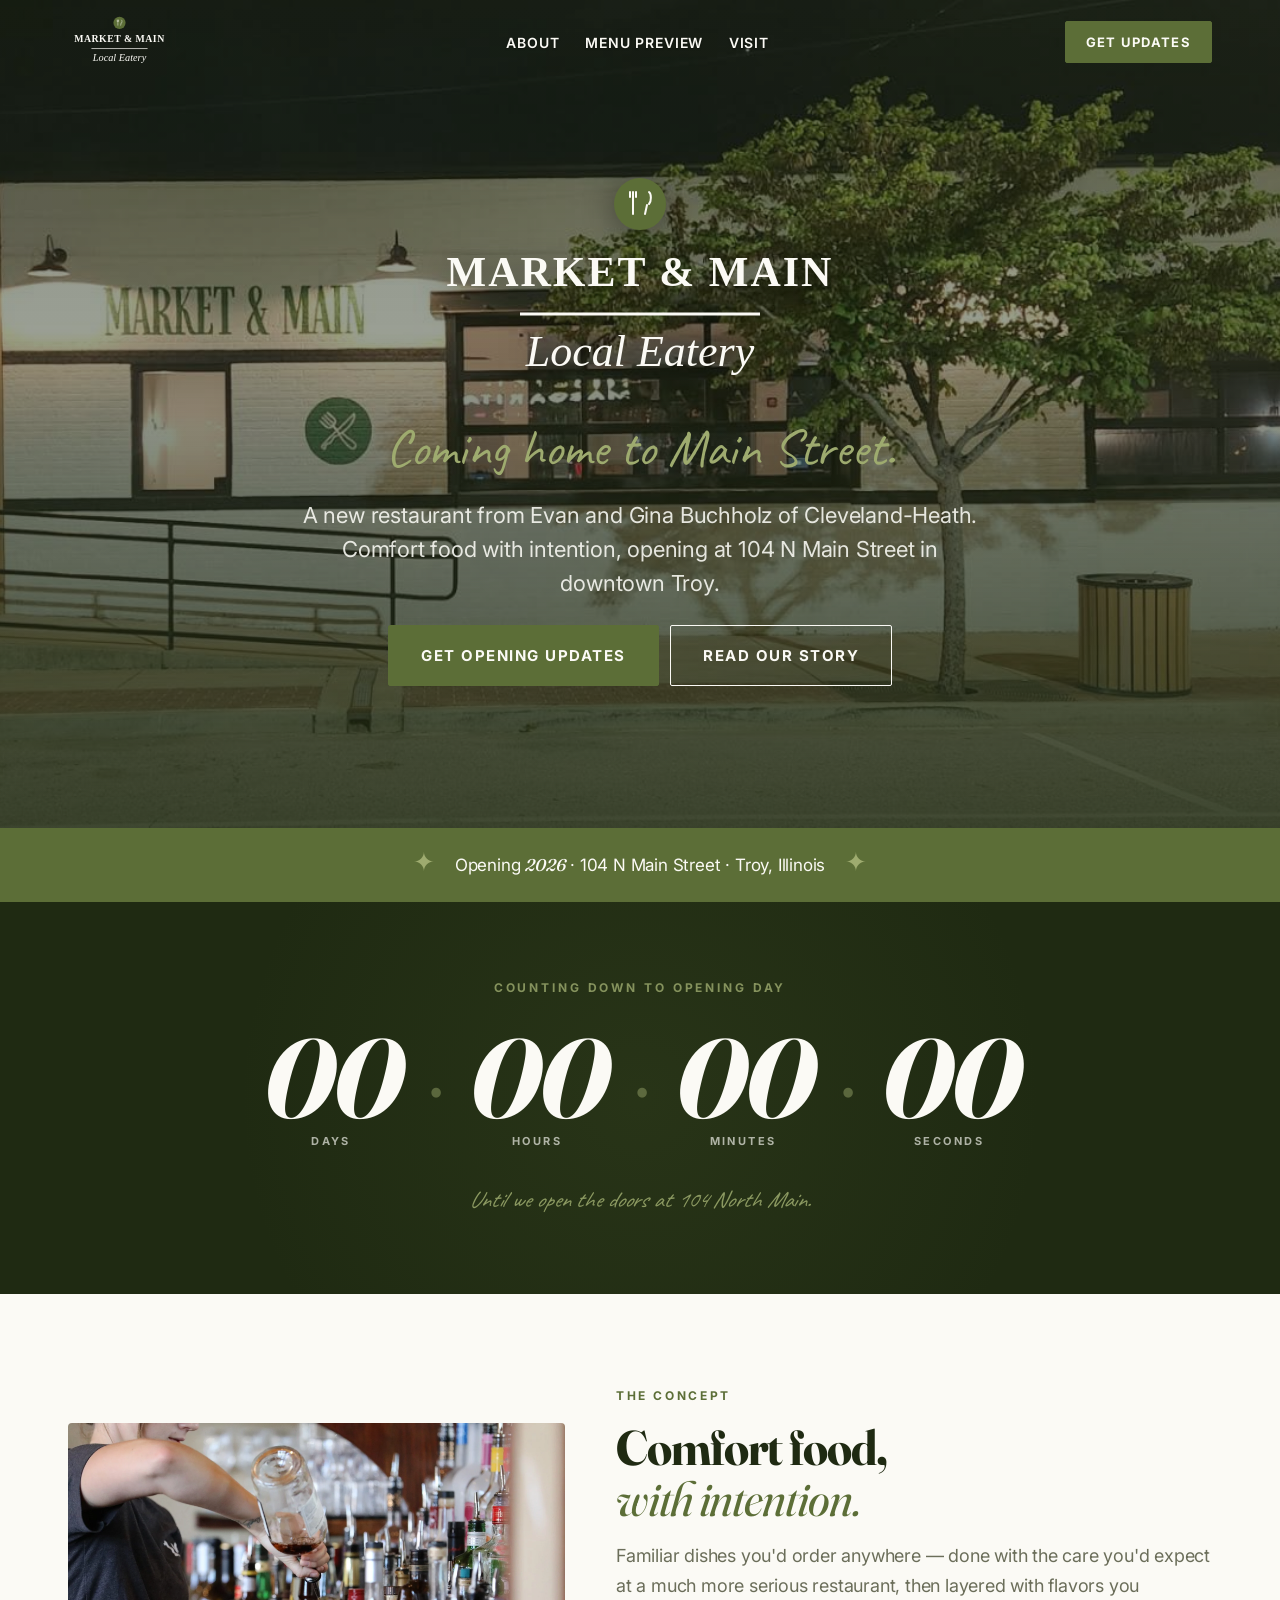
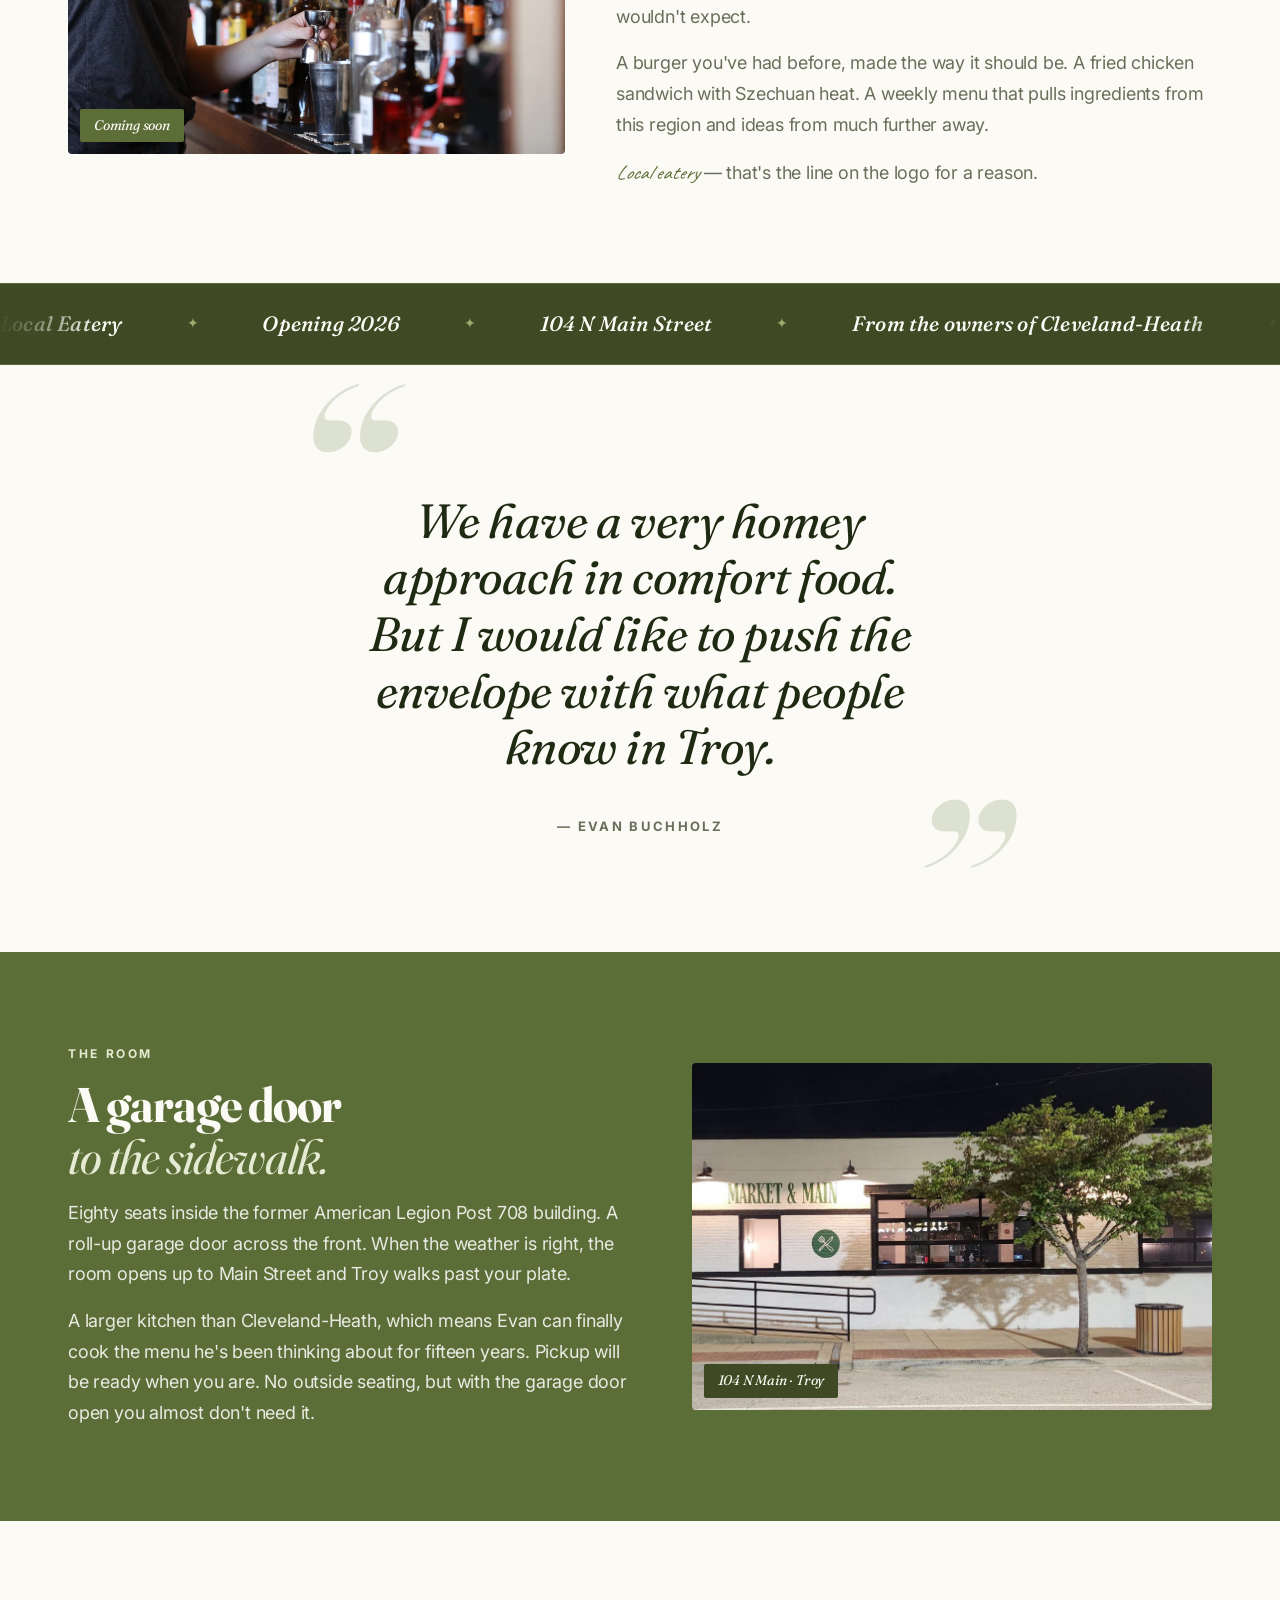
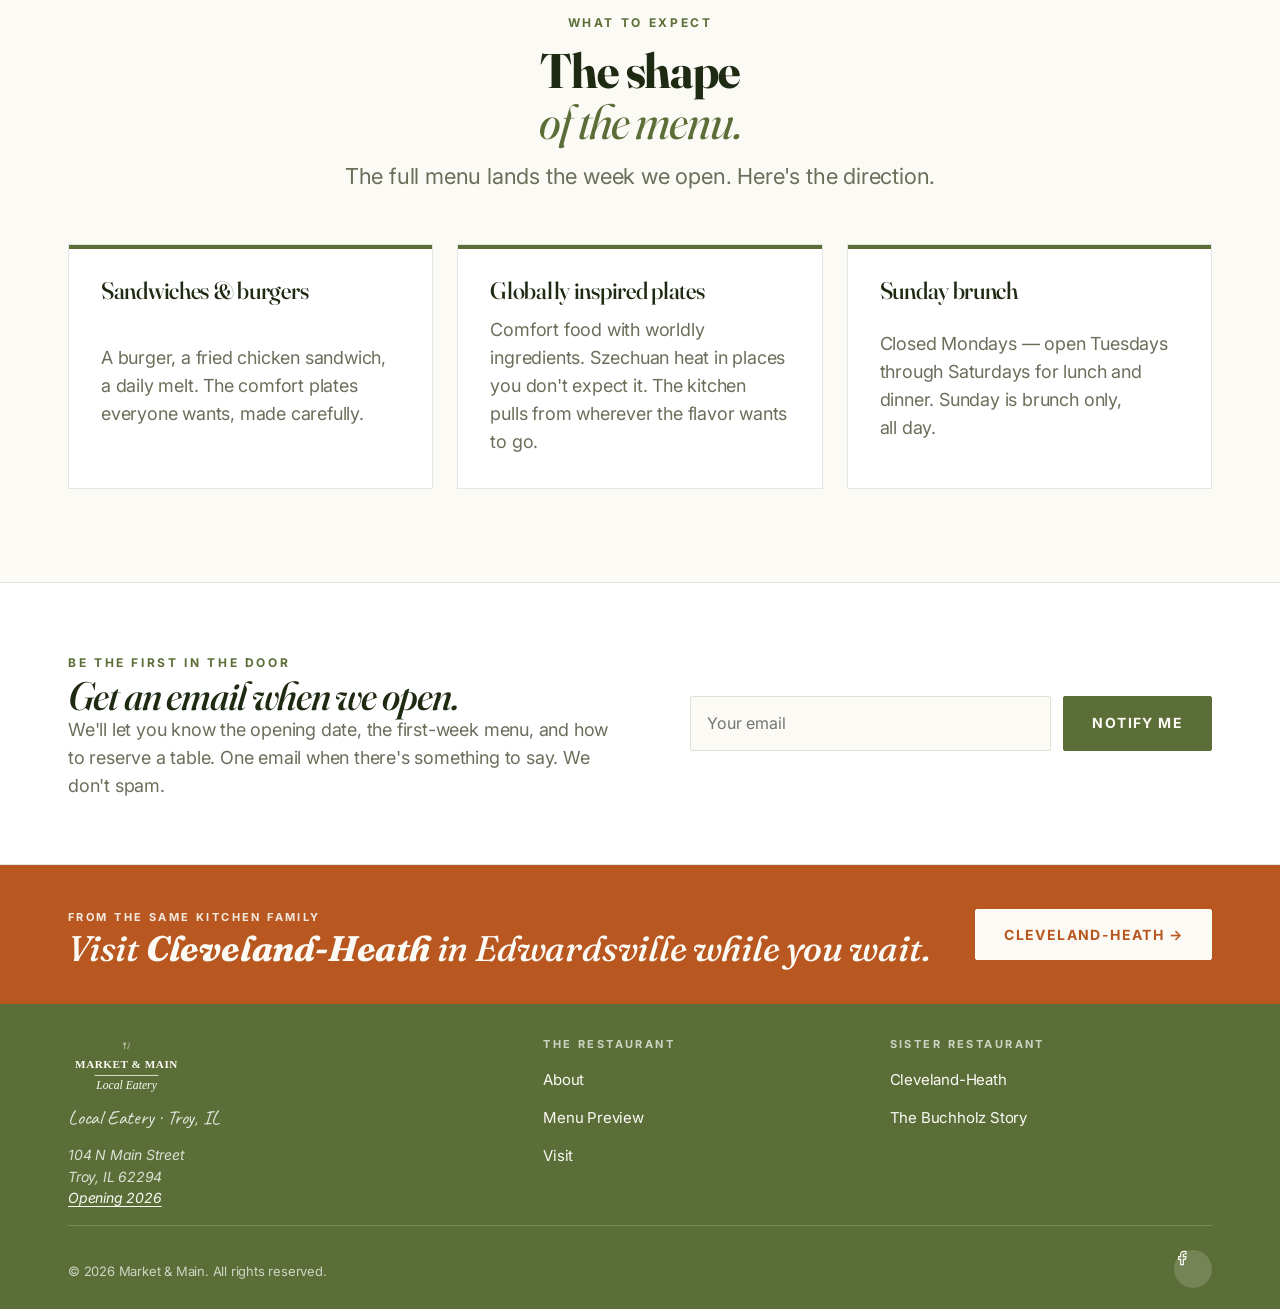
==== index.html @ 2a3a3d06 "Initial commit: Market & Main website" ====
<!DOCTYPE html>
<html lang="en">
<head>
<meta charset="UTF-8">
<meta name="viewport" content="width=device-width, initial-scale=1, viewport-fit=cover">
<title>Market &amp; Main · Local Eatery · Coming to Troy, IL</title>
<meta name="description" content="A new restaurant from Evan and Gina Buchholz of Cleveland-Heath. Comfort food with intention. Opening 2026 at 104 N Main Street in downtown Troy, Illinois.">
<meta name="theme-color" content="#1F2A12">
<link rel="icon" href="/assets/brand/favicon.svg" type="image/svg+xml">
<link rel="canonical" href="https://www.marketandmaintroy.com/">

<meta property="og:type" content="restaurant">
<meta property="og:title" content="Market &amp; Main · Local Eatery · Troy, IL">
<meta property="og:description" content="A new restaurant from the owners of Cleveland-Heath. Comfort food with intention. Opening 2026.">
<meta property="og:url" content="https://www.marketandmaintroy.com/">
<meta property="og:image" content="https://www.marketandmaintroy.com/assets/images/exterior-night.jpg">

<link rel="preconnect" href="https://fonts.googleapis.com">
<link rel="preconnect" href="https://fonts.gstatic.com" crossorigin>
<link rel="stylesheet" href="https://fonts.googleapis.com/css2?family=Caveat:wght@400;500;600&family=Fraunces:ital,opsz,wght@0,9..144,400;0,9..144,500;0,9..144,700;1,9..144,400;1,9..144,500&family=Inter:wght@400;500;600;700&display=swap">
<link rel="stylesheet" href="/styles.css">

<script type="application/ld+json">
{
  "@context": "https://schema.org",
  "@type": "Restaurant",
  "name": "Market & Main",
  "alternateName": "Market and Main",
  "image": "https://www.marketandmaintroy.com/assets/images/exterior-night.jpg",
  "url": "https://www.marketandmaintroy.com/",
  "servesCuisine": ["American", "Comfort Food", "New American"],
  "address": {
    "@type": "PostalAddress",
    "streetAddress": "104 N Main Street",
    "addressLocality": "Troy",
    "addressRegion": "IL",
    "postalCode": "62294",
    "addressCountry": "US"
  }
}
</script>
</head>
<body>

<a class="sr-only" href="#main">Skip to main content</a>

<header class="nav" data-nav>
  <div class="container nav__inner">
    <a href="/" class="nav__brand" aria-label="Market and Main home"><img src="/assets/brand/logo.svg" alt="Market &amp; Main" class="nav__brand-img nav__brand-img--light"><img src="/assets/brand/logo-dark.svg" alt="" aria-hidden="true" class="nav__brand-img nav__brand-img--dark"></a>
    <nav aria-label="Primary"><ul class="nav__links"><li><a href="/about">About</a></li><li><a href="/menu">Menu Preview</a></li><li><a href="/contact">Visit</a></li></ul></nav>
    <div class="nav__actions">
      <a href="#stay-in-touch" class="nav__cta">Get Updates</a>
      <button class="nav__menu-btn" type="button" aria-label="Open menu" data-drawer-open><svg viewBox="0 0 24 24" fill="none" stroke="currentColor" stroke-width="1.75" aria-hidden="true"><path d="M3 6h18M3 12h18M3 18h18"/></svg></button>
    </div>
  </div>
</header>

<div class="nav__drawer" data-drawer aria-hidden="true">
  <div class="nav__drawer-head"><img src="/assets/brand/logo.svg" alt="Market &amp; Main"><button class="nav__menu-btn" type="button" aria-label="Close menu" data-drawer-close><svg viewBox="0 0 24 24" fill="none" stroke="currentColor" stroke-width="1.75" aria-hidden="true"><path d="M18 6 6 18M6 6l12 12"/></svg></button></div>
  <ul class="nav__drawer-links"><li><a href="/about">About</a></li><li><a href="/menu">Menu Preview</a></li><li><a href="/contact">Visit</a></li><li><a href="#stay-in-touch">Get Updates</a></li></ul>
  <div class="nav__drawer-foot"><span>104 N Main St · Troy, IL</span><span>Opening 2026</span></div>
</div>

<main id="main">

  <!-- HERO -->
  <section class="hero">
    <div class="hero__bg"><img src="/assets/images/exterior-night.jpg" alt="Market &amp; Main building at night on Main Street, Troy" loading="eager" fetchpriority="high"></div>
    <div class="container hero__inner">
      <img src="/assets/brand/logo.svg" alt="Market &amp; Main" class="hero__logo">
      <p class="hero__tagline">Coming home to Main Street.</p>
      <p class="hero__sub">A new restaurant from Evan and Gina Buchholz of Cleveland-Heath. Comfort food with intention, opening at 104 N Main Street in downtown Troy.</p>
      <div class="btn-row">
        <a href="#stay-in-touch" class="btn btn--primary btn--lg">Get Opening Updates</a>
        <a href="/about" class="btn btn--outline-light btn--lg">Read Our Story</a>
      </div>
    </div>
  </section>

  <!-- OPENING BANNER -->
  <section class="opening-banner">
    <div class="container opening-banner__inner">
      <span class="opening-banner__star">✦</span>
      <span>Opening <span class="opening-banner__date">2026</span> · 104 N Main Street · Troy, Illinois</span>
      <span class="opening-banner__star">✦</span>
    </div>
  </section>

  <!-- ============ COUNTDOWN ============ -->
  <section class="countdown-section">
    <div class="container">
      <div class="countdown-inner">
        <span class="countdown-eyebrow">Counting down to opening day</span>
        <div class="countdown" data-countdown data-target="2026-06-01T17:00:00-05:00" aria-live="polite">
          <div class="countdown__cell">
            <span class="countdown__num" data-countdown-days>—</span>
            <span class="countdown__label">Days</span>
          </div>
          <div class="countdown__sep" aria-hidden="true">·</div>
          <div class="countdown__cell">
            <span class="countdown__num" data-countdown-hours>—</span>
            <span class="countdown__label">Hours</span>
          </div>
          <div class="countdown__sep" aria-hidden="true">·</div>
          <div class="countdown__cell">
            <span class="countdown__num" data-countdown-minutes>—</span>
            <span class="countdown__label">Minutes</span>
          </div>
          <div class="countdown__sep" aria-hidden="true">·</div>
          <div class="countdown__cell">
            <span class="countdown__num" data-countdown-seconds>—</span>
            <span class="countdown__label">Seconds</span>
          </div>
        </div>
        <p class="countdown-foot"><span class="script">Until we open the doors at 104 North Main.</span></p>
      </div>
    </div>
  </section>

  <!-- THE CONCEPT -->
  <section class="section">
    <div class="container">
      <div class="split split--wide-media">
        <div class="split__media split__media--wide">
          <img src="/assets/images/placeholder-bar.jpg" alt="A cocktail being made — placeholder image from Cleveland-Heath until Market &amp; Main photography is shot" loading="lazy">
          <div class="split__media-cap">Coming soon</div>
        </div>
        <div class="split__body">
          <span class="eyebrow">The concept</span>
          <h2>Comfort food,<br><span class="italic-display" style="color: var(--olive);">with intention.</span></h2>
          <p>Familiar dishes you'd order anywhere — done with the care you'd expect at a much more serious restaurant, then layered with flavors you wouldn't expect.</p>
          <p>A burger you've had before, made the way it should be. A fried chicken sandwich with Szechuan heat. A weekly menu that pulls ingredients from this region and ideas from much further away.</p>
          <p><span class="script" style="font-size: 1.25rem;">Local eatery</span> — that's the line on the logo for a reason.</p>
        </div>
      </div>
    </div>
  </section>

  <!-- ============ ANTICIPATION MARQUEE ============ -->
  <section class="mm-marquee" aria-label="What's coming">
    <div class="mm-marquee__track">
      <div class="mm-marquee__group">
        <span class="mm-marquee__item">Local Eatery</span>
        <span class="mm-marquee__star" aria-hidden="true">✦</span>
        <span class="mm-marquee__item">Opening 2026</span>
        <span class="mm-marquee__star" aria-hidden="true">✦</span>
        <span class="mm-marquee__item">104 N Main Street</span>
        <span class="mm-marquee__star" aria-hidden="true">✦</span>
        <span class="mm-marquee__item">From the owners of Cleveland-Heath</span>
        <span class="mm-marquee__star" aria-hidden="true">✦</span>
        <span class="mm-marquee__item">Comfort food with intention</span>
        <span class="mm-marquee__star" aria-hidden="true">✦</span>
        <span class="mm-marquee__item">Troy, Illinois</span>
        <span class="mm-marquee__star" aria-hidden="true">✦</span>
      </div>
      <div class="mm-marquee__group" aria-hidden="true">
        <span class="mm-marquee__item">Local Eatery</span>
        <span class="mm-marquee__star">✦</span>
        <span class="mm-marquee__item">Opening 2026</span>
        <span class="mm-marquee__star">✦</span>
        <span class="mm-marquee__item">104 N Main Street</span>
        <span class="mm-marquee__star">✦</span>
        <span class="mm-marquee__item">From the owners of Cleveland-Heath</span>
        <span class="mm-marquee__star">✦</span>
        <span class="mm-marquee__item">Comfort food with intention</span>
        <span class="mm-marquee__star">✦</span>
        <span class="mm-marquee__item">Troy, Illinois</span>
        <span class="mm-marquee__star">✦</span>
      </div>
    </div>
  </section>

  <!-- PULL QUOTE -->
  <section>
    <div class="container container--narrow">
      <blockquote class="pull-quote pull-quote--editorial reveal">
        <span class="pull-quote__mark pull-quote__mark--open" aria-hidden="true">&ldquo;</span>
        <p class="pull-quote__text">We have a very homey approach in comfort food. But I would like to push the envelope with what people know in Troy.</p>
        <span class="pull-quote__mark pull-quote__mark--close" aria-hidden="true">&rdquo;</span>
        <cite class="pull-quote__cite">Evan Buchholz</cite>
      </blockquote>
    </div>
  </section>

  <!-- THE ROOM (olive callout) -->
  <section class="section section--olive">
    <div class="container">
      <div class="split split--wide-text split--text-first">
        <div class="split__body">
          <span class="eyebrow" style="color: var(--olive-pale);">The room</span>
          <h2 style="color: var(--paper);">A garage door<br><span class="italic-display" style="color: var(--olive-pale);">to the sidewalk.</span></h2>
          <p>Eighty seats inside the former American Legion Post 708 building. A roll-up garage door across the front. When the weather is right, the room opens up to Main Street and Troy walks past your plate.</p>
          <p>A larger kitchen than Cleveland-Heath, which means Evan can finally cook the menu he's been thinking about for fifteen years. Pickup will be ready when you are. No outside seating, but with the garage door open you almost don't need it.</p>
        </div>
        <div class="split__media split__media--wide"><img src="/assets/images/exterior-night.jpg" alt="Market &amp; Main exterior at night"><div class="split__media-cap" style="background: var(--olive-deep);">104 N Main · Troy</div></div>
      </div>
    </div>
  </section>

  <!-- WHAT TO EXPECT -->
  <section class="section">
    <div class="container">
      <div class="section-head section-head--center">
        <span class="eyebrow">What to expect</span>
        <h2>The shape<br><span class="italic-display" style="color: var(--olive);">of the menu.</span></h2>
        <p class="lead" style="margin-inline: auto;">The full menu lands the week we open. Here's the direction.</p>
      </div>
      <div class="info-grid info-grid--three">
        <div class="info-card">
          <h3>Sandwiches &amp; burgers</h3>
          <p class="text-muted">A burger, a fried chicken sandwich, a daily melt. The comfort plates everyone wants, made carefully.</p>
        </div>
        <div class="info-card">
          <h3>Globally inspired plates</h3>
          <p class="text-muted">Comfort food with worldly ingredients. Szechuan heat in places you don't expect it. The kitchen pulls from wherever the flavor wants to go.</p>
        </div>
        <div class="info-card">
          <h3>Sunday brunch</h3>
          <p class="text-muted">Closed Mondays — open Tuesdays through Saturdays for lunch and dinner. Sunday is brunch only, all day.</p>
        </div>
      </div>
    </div>
  </section>

  <!-- NEWSLETTER -->
  <section class="newsletter" id="stay-in-touch">
    <div class="container">
      <div class="newsletter__inner">
        <div>
          <span class="eyebrow">Be the first in the door</span>
          <h2 class="newsletter__title">Get an email when we open.</h2>
          <p class="newsletter__sub">We'll let you know the opening date, the first-week menu, and how to reserve a table. One email when there's something to say. We don't spam.</p>
        </div>
        <form class="newsletter__form" action="https://formspree.io/f/your-mm-newsletter" method="POST">
          <label for="nl-email" class="sr-only">Email address</label>
          <input id="nl-email" name="email" type="email" required autocomplete="email" placeholder="Your email">
          <button type="submit" class="btn btn--primary">Notify Me</button>
        </form>
      </div>
    </div>
  </section>

</main>

<!-- SISTER RESTAURANT BANNER -->
<aside class="sister-banner">
  <div class="container sister-banner__inner">
    <div>
      <span class="sister-banner__eyebrow">From the same kitchen family</span>
      <p class="sister-banner__title">Visit <strong>Cleveland-Heath</strong> in Edwardsville while you wait.</p>
    </div>
    <a href="https://clevelandheath-website.vercel.app" class="btn">Cleveland-Heath →</a>
  </div>
</aside>

<footer class="footer">
  <div class="container">
    <div class="footer__top">
      <div class="footer__brand">
        <img src="/assets/brand/logo.svg" alt="Market &amp; Main">
        <span class="footer__tag">Local Eatery · Troy, IL</span>
        <address class="footer__addr">104 N Main Street<br>Troy, IL 62294<br><a href="#stay-in-touch">Opening 2026</a></address>
      </div>
      <div class="footer__col"><h4>The Restaurant</h4><ul><li><a href="/about">About</a></li><li><a href="/menu">Menu Preview</a></li><li><a href="/contact">Visit</a></li></ul></div>
      <div class="footer__col"><h4>Sister Restaurant</h4><ul><li><a href="https://clevelandheath-website.vercel.app">Cleveland-Heath</a></li><li><a href="https://clevelandheath-website.vercel.app/about">The Buchholz Story</a></li></ul></div>
    </div>
    <div class="footer__bottom">
      <span>© 2026 Market &amp; Main. All rights reserved.</span>
      <ul class="footer__social">
        <li><a href="https://www.facebook.com/p/Market-Main-61588604853733/" target="_blank" rel="noopener" aria-label="Facebook"><svg viewBox="0 0 24 24" fill="none" stroke="currentColor" stroke-width="1.75" aria-hidden="true"><path d="M18 2h-3a5 5 0 0 0-5 5v3H7v4h3v8h4v-8h3l1-4h-4V7a1 1 0 0 1 1-1h3z"/></svg></a></li>
      </ul>
    </div>
  </div>
</footer>

<script>
  (function(){var n=document.querySelector("[data-nav]");if(!n)return;var u=function(){if(window.scrollY>40)n.classList.add("is-scrolled");else n.classList.remove("is-scrolled");};u();window.addEventListener("scroll",u,{passive:true});})();
  (function(){var d=document.querySelector("[data-drawer]");if(!d)return;var o=function(){d.dataset.open="true";d.setAttribute("aria-hidden","false");document.body.classList.add("no-scroll");},c=function(){d.dataset.open="false";d.setAttribute("aria-hidden","true");document.body.classList.remove("no-scroll");};document.querySelectorAll("[data-drawer-open]").forEach(function(b){b.addEventListener("click",o);});document.querySelectorAll("[data-drawer-close]").forEach(function(b){b.addEventListener("click",c);});d.querySelectorAll("a").forEach(function(a){a.addEventListener("click",c);});document.addEventListener("keydown",function(e){if(e.key==="Escape")c();});})();

  // ---------- Opening countdown ----------
  (function(){
    var el=document.querySelector("[data-countdown]");
    if(!el)return;
    var target=new Date(el.getAttribute("data-target")).getTime();
    var dEl=el.querySelector("[data-countdown-days]");
    var hEl=el.querySelector("[data-countdown-hours]");
    var mEl=el.querySelector("[data-countdown-minutes]");
    var sEl=el.querySelector("[data-countdown-seconds]");
    function pad(n){return n<10?"0"+n:""+n;}
    function tick(){
      var diff=target-Date.now();
      if(diff<=0){
        if(dEl)dEl.textContent="00";
        if(hEl)hEl.textContent="00";
        if(mEl)mEl.textContent="00";
        if(sEl)sEl.textContent="00";
        clearInterval(iv);
        return;
      }
      var s=Math.floor(diff/1000);
      var d=Math.floor(s/86400); s-=d*86400;
      var h=Math.floor(s/3600);  s-=h*3600;
      var m=Math.floor(s/60);    s-=m*60;
      if(dEl)dEl.textContent=d;
      if(hEl)hEl.textContent=pad(h);
      if(mEl)mEl.textContent=pad(m);
      if(sEl)sEl.textContent=pad(s);
    }
    tick();
    var iv=setInterval(tick,1000);
  })();
  // Cinematic reveals
  (function(){if(!("IntersectionObserver" in window))return;var els=document.querySelectorAll(".reveal,[data-stagger]");if(!els.length)return;var io=new IntersectionObserver(function(entries){entries.forEach(function(e){if(e.isIntersecting){e.target.classList.add("is-visible");io.unobserve(e.target);}});},{rootMargin:"0px 0px -10% 0px",threshold:0.08});els.forEach(function(el){io.observe(el);});})();
</script>

</body>
</html>
---- styles.css ----
/* ============================================================
   Market & Main · styles.css
   Sister restaurant to Cleveland-Heath. Olive palette, brighter
   off-white, same Fraunces + Inter base for family cohesion.
   ============================================================ */

/* ---------- Reset ---------- */
*, *::before, *::after { box-sizing: border-box; }
* { margin: 0; }
html { -webkit-text-size-adjust: 100%; }
html:focus-within { scroll-behavior: smooth; }
body { line-height: 1.55; -webkit-font-smoothing: antialiased; }
img, picture, video, canvas, svg { display: block; max-width: 100%; height: auto; }
input, button, textarea, select { font: inherit; color: inherit; }
button { cursor: pointer; border: none; background: none; padding: 0; }
a { color: inherit; text-decoration: none; }
p, h1, h2, h3, h4, h5, h6 { overflow-wrap: break-word; text-wrap: pretty; }
h1, h2, h3 { text-wrap: balance; }
ul[role="list"] { list-style: none; padding: 0; }

/* ---------- Tokens ---------- */
:root {
  /* Core — warm olive-tinted near-black, crisp off-white, pure white cards */
  --ink: #1F2A12;
  --ink-soft: #2D3A1C;
  --paper: #FBFAF5;
  --bone: #FFFFFF;
  --rule: rgba(31, 42, 18, 0.12);

  /* Olive — primary brand color, drawn from the M&M wordmark */
  --olive: #5C6E37;
  --olive-deep: #3F4A24;
  --olive-light: #9EAB6F;
  --olive-pale: #E5EAD2;

  /* Ember — sparing cousin-nod to Cleveland-Heath's pumpkin orange */
  --ember: #B85820;

  /* Neutrals */
  --smoke: #6B6E5A;
  --smoke-soft: #948F75;
  --linen: #E8E6DA;
  --shadow: rgba(31, 42, 18, 0.08);
  --shadow-lift: rgba(31, 42, 18, 0.16);

  /* Aliases */
  --bg: var(--paper);
  --bg-elevated: var(--bone);
  --text: var(--ink);
  --text-muted: var(--smoke);
  --accent: var(--olive);
  --divider: var(--rule);

  /* Type */
  --font-display: "Fraunces", Georgia, "Times New Roman", serif;
  --font-body: "Inter", -apple-system, BlinkMacSystemFont, "Segoe UI", Helvetica, Arial, sans-serif;
  --font-script: "Caveat", "Sacramento", cursive;

  /* Type scale (fluid) */
  --fs-eyebrow: 0.75rem;
  --fs-small: 0.875rem;
  --fs-body: clamp(1rem, 0.95rem + 0.25vw, 1.125rem);
  --fs-lead: clamp(1.125rem, 1rem + 0.6vw, 1.375rem);
  --fs-h4: clamp(1.25rem, 1.15rem + 0.5vw, 1.5rem);
  --fs-h3: clamp(1.5rem, 1.3rem + 0.9vw, 2rem);
  --fs-h2: clamp(2rem, 1.6rem + 1.8vw, 3.25rem);
  --fs-h1: clamp(2.5rem, 1.8rem + 3.2vw, 4.25rem);
  --fs-display: clamp(3.25rem, 2.2rem + 4.8vw, 6rem);

  /* Spacing */
  --space-1: 0.25rem;
  --space-2: 0.5rem;
  --space-3: 0.75rem;
  --space-4: 1rem;
  --space-5: 1.5rem;
  --space-6: 2rem;
  --space-7: 3rem;
  --space-8: 4rem;
  --space-9: 6rem;
  --space-10: 8rem;
  --space-section: clamp(4rem, 6vw + 1rem, 8rem);

  --max-w: 1240px;
  --gutter: clamp(1.25rem, 4vw, 3rem);

  --ease: cubic-bezier(0.22, 1, 0.36, 1);
  --dur-fast: 200ms;
  --dur: 360ms;
  --dur-slow: 700ms;
}

/* Sections that always render dark */
.section--dark {
  background: var(--ink);
  color: var(--paper);
  --text: var(--paper);
  --text-muted: rgba(251, 250, 245, 0.78);
  --divider: rgba(251, 250, 245, 0.14);
  --bg: var(--ink);
  --bg-elevated: var(--ink-soft);
}

/* Olive callout — feature sections (Behind the Bar equivalent on M&M) */
.section--olive {
  background: var(--olive);
  color: var(--paper);
  --text: var(--paper);
  --text-muted: rgba(255, 255, 255, 0.86);
  --divider: rgba(255, 255, 255, 0.22);
  --bg: var(--olive);
  --bg-elevated: var(--olive-deep);
  --accent: var(--olive-pale);
}

/* ---------- Base ---------- */
html { background: var(--bg); color: var(--text); }

body {
  background: var(--bg);
  color: var(--text);
  font-family: var(--font-body);
  font-size: var(--fs-body);
  font-weight: 400;
  letter-spacing: -0.011em;
  min-height: 100dvh;
  overflow-x: hidden;
}

::selection { background: var(--olive); color: var(--paper); }
input, textarea, select { font-size: max(16px, 1rem); }

/* ---------- Typography ---------- */
.display, h1, h2, h3 {
  font-family: var(--font-display);
  font-weight: 700;
  font-variation-settings: "opsz" 96;
  line-height: 1.04;
  letter-spacing: -0.022em;
}
h3 { font-weight: 500; }

.display { font-size: var(--fs-display); line-height: 0.94; letter-spacing: -0.03em; }
h1, .h1 { font-size: var(--fs-h1); }
h2, .h2 { font-size: var(--fs-h2); line-height: 1.06; }
h3, .h3 { font-size: var(--fs-h3); line-height: 1.15; }
h4, .h4 { font-family: var(--font-body); font-size: var(--fs-h4); font-weight: 600; letter-spacing: -0.014em; }

.lead { font-size: var(--fs-lead); line-height: 1.5; color: var(--text-muted); max-width: 60ch; }

.eyebrow {
  font-family: var(--font-body);
  font-size: var(--fs-eyebrow);
  font-weight: 700;
  letter-spacing: 0.22em;
  text-transform: uppercase;
  color: var(--accent);
}

.italic-display { font-family: var(--font-display); font-style: italic; font-weight: 400; }

.script {
  font-family: var(--font-script);
  font-style: italic;
  font-weight: 400;
  color: var(--olive);
  letter-spacing: -0.005em;
}

p { max-width: 65ch; }
.prose p + p { margin-top: 1.25em; }

/* ---------- Layout ---------- */
.container { width: 100%; max-width: var(--max-w); margin-inline: auto; padding-inline: var(--gutter); }
.container--narrow { max-width: 880px; }
.container--reading { max-width: 720px; }

.section { padding-block: var(--space-section); position: relative; }
.section--tight { padding-block: clamp(3rem, 4vw + 1rem, 5rem); }

/* ---------- Navigation ---------- */
.nav {
  position: fixed;
  top: 0; left: 0; right: 0;
  z-index: 50;
  padding-top: env(safe-area-inset-top);
  background: transparent;
  transition: background-color var(--dur) var(--ease), box-shadow var(--dur) var(--ease);
}

.nav.is-scrolled,
.nav--solid {
  background: var(--paper);
  box-shadow: 0 4px 20px rgba(31, 42, 18, 0.06);
  border-bottom: 1px solid var(--divider);
}

.nav__inner {
  display: flex;
  align-items: center;
  justify-content: space-between;
  gap: var(--space-5);
  padding-block: 0.875rem;
  min-height: 72px;
  transition: min-height var(--dur) var(--ease);
}

.nav.is-scrolled .nav__inner { min-height: 64px; }

.nav__brand { display: flex; align-items: center; color: var(--paper); }
.nav__brand img { height: 56px; width: auto; }

/* Two-logo swap: light wordmark for transparent (over-hero) nav,
   dark wordmark for the scrolled / solid nav over the paper background. */
.nav__brand-img--dark { display: none; }
.nav.is-scrolled .nav__brand-img--light,
.nav--solid .nav__brand-img--light { display: none; }
.nav.is-scrolled .nav__brand-img--dark,
.nav--solid .nav__brand-img--dark { display: block; }
.nav.is-scrolled .nav__brand,
.nav--solid .nav__brand { color: var(--olive); }

.nav__links { display: none; align-items: center; gap: clamp(1rem, 2vw, 2rem); list-style: none; }
.nav__links a {
  font-size: 0.875rem;
  font-weight: 600;
  letter-spacing: 0.06em;
  text-transform: uppercase;
  color: var(--paper);
  text-shadow: 0 1px 2px rgba(0, 0, 0, 0.4);
  padding: 0.25rem 0;
  position: relative;
}
.nav__links a::after {
  content: "";
  position: absolute;
  left: 0; right: 0; bottom: -4px;
  height: 2px;
  background: var(--olive-light);
  transform: scaleX(0);
  transform-origin: left center;
  transition: transform var(--dur) var(--ease);
}
.nav__links a:hover::after,
.nav__links a[aria-current="page"]::after { transform: scaleX(1); }

.nav.is-scrolled .nav__links a,
.nav--solid .nav__links a { color: var(--ink); text-shadow: none; }
.nav.is-scrolled .nav__links a::after,
.nav--solid .nav__links a::after { background: var(--olive); }

.nav__actions { display: flex; align-items: center; gap: 0.625rem; }

.nav__cta {
  display: inline-flex;
  align-items: center;
  padding: 0.625rem 1.25rem;
  font-family: var(--font-body);
  font-size: 0.8125rem;
  font-weight: 700;
  letter-spacing: 0.1em;
  text-transform: uppercase;
  background: var(--olive);
  color: var(--paper);
  border-radius: 2px;
  border: 1.5px solid var(--olive);
  transition: background-color var(--dur-fast) var(--ease);
  touch-action: manipulation;
}
.nav__cta:hover { background: var(--olive-deep); border-color: var(--olive-deep); }

.nav__menu-btn { width: 44px; height: 44px; display: grid; place-items: center; color: var(--paper); text-shadow: 0 1px 2px rgba(0, 0, 0, 0.4); }
.nav.is-scrolled .nav__menu-btn,
.nav--solid .nav__menu-btn { color: var(--ink); text-shadow: none; }
.nav__menu-btn svg { width: 24px; height: 24px; }

/* Mobile drawer */
.nav__drawer {
  position: fixed; inset: 0;
  background: var(--ink);
  z-index: 60;
  display: flex; flex-direction: column;
  padding: calc(var(--space-5) + env(safe-area-inset-top)) var(--space-5) calc(var(--space-5) + env(safe-area-inset-bottom));
  transform: translateX(100%);
  transition: transform var(--dur) var(--ease);
  visibility: hidden;
  overflow-y: auto;
  overscroll-behavior: contain;
  color: var(--paper);
}
.nav__drawer[data-open="true"] { transform: translateX(0); visibility: visible; }
.nav__drawer-head { display: flex; justify-content: space-between; align-items: center; margin-bottom: var(--space-7); }
.nav__drawer-head { color: var(--paper); }
.nav__drawer-head img { height: 56px; }
.nav__drawer-head .nav__menu-btn { color: var(--paper); text-shadow: none; }
.nav__drawer-links { display: flex; flex-direction: column; gap: var(--space-3); list-style: none; padding: 0; margin: 0; }
.nav__drawer-links a { font-family: var(--font-display); font-style: italic; font-weight: 500; font-size: 2rem; color: var(--paper); }
.nav__drawer-foot { margin-top: auto; padding-top: var(--space-6); border-top: 1px solid rgba(251, 250, 245, 0.12); display: flex; flex-direction: column; gap: var(--space-3); font-size: 0.875rem; color: rgba(251, 250, 245, 0.65); }

@media (min-width: 900px) {
  .nav__links { display: flex; }
  .nav__menu-btn { display: none; }
}

/* ---------- Buttons ---------- */
.btn {
  display: inline-flex;
  align-items: center;
  gap: 0.5rem;
  padding: 0.875rem 1.75rem;
  font-family: var(--font-body);
  font-size: 0.875rem;
  font-weight: 700;
  letter-spacing: 0.1em;
  text-transform: uppercase;
  border-radius: 2px;
  transition: background-color var(--dur-fast) var(--ease), color var(--dur-fast) var(--ease), border-color var(--dur-fast) var(--ease);
  white-space: nowrap;
  border: 1.5px solid transparent;
  touch-action: manipulation;
}
.btn--primary { background: var(--olive); color: var(--paper); border-color: var(--olive); }
.btn--primary:hover { background: var(--olive-deep); border-color: var(--olive-deep); }
.btn--ink { background: var(--ink); color: var(--paper); border-color: var(--ink); }
.btn--ink:hover { background: var(--olive); border-color: var(--olive); }
.btn--secondary { background: transparent; color: var(--text); border-color: var(--text); }
.btn--secondary:hover { background: var(--text); color: var(--bg); }
.btn--outline-light { background: transparent; color: var(--paper); border-color: var(--paper); }
.btn--outline-light:hover { background: var(--paper); color: var(--ink); }
.btn--ghost { background: transparent; color: var(--text); border-color: transparent; padding-inline: 0; }
.btn--ghost::after { content: "→"; margin-left: 0.5rem; transition: transform var(--dur-fast) var(--ease); }
.btn--ghost:hover { color: var(--olive); }
.btn--ghost:hover::after { transform: translateX(3px); }
.btn--lg { padding: 1.125rem 2rem; font-size: 0.9375rem; }
.btn-row { display: flex; gap: var(--space-3); flex-wrap: wrap; }

/* ---------- Hero ---------- */
.hero {
  position: relative;
  min-height: clamp(620px, 92dvh, 880px);
  display: grid;
  place-items: center;
  text-align: center;
  overflow: hidden;
  color: var(--paper);
  padding-top: env(safe-area-inset-top);
}

.hero__bg { position: absolute; inset: 0; z-index: 0; }
.hero__bg img { width: 100%; height: 100%; object-fit: cover; }
.hero__bg::after {
  content: "";
  position: absolute; inset: 0;
  background: linear-gradient(180deg, rgba(31, 42, 18, 0.55) 0%, rgba(31, 42, 18, 0.45) 40%, rgba(31, 42, 18, 0.85) 100%);
}

.hero__inner {
  position: relative; z-index: 1;
  display: grid; gap: var(--space-5);
  justify-items: center;
  padding-block: clamp(6rem, 10vh, 8rem) clamp(4rem, 8vh, 6rem);
}

.hero__logo {
  width: min(440px, 80vw);
  height: auto;
  color: var(--paper);
  filter: drop-shadow(0 4px 16px rgba(0, 0, 0, 0.4));
}

.hero__tagline {
  font-family: var(--font-script);
  font-weight: 400;
  font-size: clamp(2rem, 1.4rem + 2.4vw, 3.25rem);
  color: var(--olive-light);
  line-height: 1;
  margin-top: -0.5rem;
}

.hero__sub {
  color: rgba(251, 250, 245, 0.88);
  font-size: var(--fs-lead);
  max-width: 50ch;
  font-weight: 400;
}

.hero--page { min-height: clamp(420px, 56dvh, 540px); }
.hero__page-title { font-family: var(--font-display); font-weight: 700; font-size: clamp(2.5rem, 1.6rem + 3.2vw, 4.5rem); color: var(--paper); line-height: 1; }
.hero__page-subtitle { font-family: var(--font-script); font-weight: 400; font-size: clamp(1.5rem, 1.2rem + 0.8vw, 2rem); color: var(--olive-light); margin-top: 0.5rem; line-height: 1; }

/* ---------- Opening Banner (replaces trust strip) ---------- */
.opening-banner {
  background: var(--olive);
  color: var(--paper);
  padding-block: clamp(1rem, 2.5vw, 1.5rem);
  font-size: clamp(0.875rem, 0.8rem + 0.4vw, 1.0625rem);
  text-align: center;
}
.opening-banner__inner { display: flex; flex-wrap: wrap; align-items: baseline; justify-content: center; gap: 0.75rem 1.25rem; }
.opening-banner__star { font-family: var(--font-script); color: var(--olive-light); font-size: 1.5em; line-height: 0.8; }
.opening-banner__date { font-family: var(--font-display); font-style: italic; font-weight: 500; }

/* ---------- Section header ---------- */
.section-head { display: grid; gap: var(--space-3); margin-bottom: clamp(2.5rem, 4vw, 4rem); max-width: 60ch; }
.section-head--center { margin-inline: auto; text-align: center; align-items: center; }

/* ---------- Split layout ---------- */
.split { display: grid; gap: clamp(2rem, 4vw, 4rem); align-items: center; }
.split--text-first .split__media { order: 1; }

@media (min-width: 880px) {
  .split { grid-template-columns: 1fr 1fr; }
  .split--wide-text { grid-template-columns: 1.1fr 1fr; }
  .split--wide-media { grid-template-columns: 1fr 1.2fr; }
}

.split__media { position: relative; aspect-ratio: 4/5; overflow: hidden; border-radius: 4px; }
.split__media--wide { aspect-ratio: 3/2; }
.split__media img { width: 100%; height: 100%; object-fit: cover; }
.split__media-cap {
  position: absolute; bottom: var(--space-3); left: var(--space-3);
  background: var(--olive);
  color: var(--paper);
  font-family: var(--font-display);
  font-style: italic;
  padding: 0.375rem 0.875rem;
  font-size: 0.875rem;
  border-radius: 2px;
}

.split__body { display: grid; gap: var(--space-4); }
.split__body p { color: var(--text-muted); line-height: 1.7; }

/* ---------- Info cards ---------- */
.info-grid { display: grid; gap: var(--space-5); grid-template-columns: 1fr; }
@media (min-width: 720px) { .info-grid--two { grid-template-columns: repeat(2, 1fr); } }
@media (min-width: 960px) { .info-grid--three { grid-template-columns: repeat(3, 1fr); } }

.info-card {
  padding: var(--space-6);
  border: 1px solid var(--divider);
  background: var(--bone);
  display: grid;
  gap: var(--space-3);
  transition: transform var(--dur) var(--ease), box-shadow var(--dur) var(--ease);
  position: relative;
}
.info-card::before { content: ""; position: absolute; top: 0; left: 0; width: 100%; height: 4px; background: var(--olive); }

@media (hover: hover) { .info-card:hover { transform: translateY(-3px); box-shadow: 0 18px 40px var(--shadow); } }

.info-card h3 { font-size: 1.5rem; letter-spacing: -0.012em; }
.info-card ul { list-style: none; padding: 0; margin: 0; }
.info-card li { padding-block: 0.5rem; border-bottom: 1px solid var(--divider); font-size: 0.9375rem; color: var(--text-muted); display: flex; justify-content: space-between; gap: var(--space-3); }
.info-card li:last-child { border-bottom: 0; }

/* ---------- Pull quote ---------- */
.pull-quote { display: grid; gap: var(--space-5); border-block: 1px solid var(--olive); padding-block: clamp(3rem, 5vw, 5rem); margin-block: clamp(2rem, 4vw, 4rem); }
.pull-quote__text { font-family: var(--font-display); font-weight: 400; font-style: italic; font-size: clamp(1.5rem, 1rem + 1.8vw, 2.5rem); line-height: 1.18; max-width: 28ch; color: var(--text); }
.pull-quote__cite { font-size: 0.875rem; letter-spacing: 0.1em; text-transform: uppercase; color: var(--olive); font-weight: 700; }

/* ---------- Forms / newsletter ---------- */
.newsletter {
  background: var(--bg-elevated);
  border-top: 1px solid var(--divider);
  border-bottom: 1px solid var(--divider);
  padding-block: clamp(2.5rem, 5vw, 4rem);
}
.newsletter__inner { display: grid; gap: var(--space-5); align-items: center; text-align: center; }
.newsletter__title { font-family: var(--font-display); font-style: italic; font-weight: 500; font-size: clamp(1.625rem, 1.2rem + 1.6vw, 2.5rem); line-height: 1.05; }
.newsletter__sub { color: var(--text-muted); max-width: 52ch; margin: 0 auto; }
.newsletter__form { display: flex; gap: var(--space-3); max-width: 520px; margin: 0 auto; width: 100%; }
.newsletter__form input[type="email"] {
  flex: 1;
  background: var(--bg);
  color: var(--text);
  border: 1.5px solid var(--divider);
  border-radius: 2px;
  padding: 0.875rem 1rem;
  font-size: 1rem;
  font-family: var(--font-body);
}
.newsletter__form input[type="email"]:focus { outline: none; border-color: var(--olive); }
@media (min-width: 720px) {
  .newsletter__inner { grid-template-columns: 1.1fr 1fr; gap: var(--space-7); text-align: left; }
  .newsletter__sub { margin: 0; }
  .newsletter__form { margin: 0; max-width: none; }
}

/* ---------- Sister-restaurant cross-link banner ---------- */
.sister-banner {
  background: var(--ember);
  color: var(--paper);
  padding-block: clamp(1.5rem, 3vw, 2.25rem);
}
.sister-banner__inner { display: flex; flex-direction: column; gap: var(--space-3); align-items: center; text-align: center; }
.sister-banner__eyebrow { font-size: 0.6875rem; letter-spacing: 0.22em; text-transform: uppercase; font-weight: 700; color: rgba(251, 250, 245, 0.9); }
.sister-banner__title { font-family: var(--font-display); font-style: italic; font-weight: 500; font-size: clamp(1.5rem, 1.1rem + 1.4vw, 2.25rem); line-height: 1.1; }
.sister-banner .btn { background: var(--paper); color: var(--ember); border-color: var(--paper); }
.sister-banner .btn:hover { background: var(--ink); color: var(--paper); border-color: var(--ink); }
@media (min-width: 720px) { .sister-banner__inner { flex-direction: row; justify-content: space-between; text-align: left; gap: var(--space-6); } }

/* ---------- Footer ---------- */
.footer { background: var(--olive); color: var(--paper); padding-block: var(--space-6) var(--space-4); }
.footer__top { display: grid; gap: var(--space-5); padding-bottom: var(--space-4); border-bottom: 1px solid rgba(251, 250, 245, 0.18); }
@media (min-width: 720px) { .footer__top { grid-template-columns: 1.4fr 1fr 1fr; } }

.footer__brand { display: grid; gap: var(--space-2); }
/* Constrain by height instead of width — the SVG is taller than wide
   so width-based sizing was making the footer block balloon. */
.footer__brand { color: var(--paper); }
.footer__brand img { height: 64px; width: auto; max-width: 50%; }
.footer__tag { font-family: var(--font-script); font-size: 1.25rem; color: rgba(255, 255, 255, 0.82); line-height: 1; }
.footer__addr { font-size: 0.875rem; color: rgba(255, 255, 255, 0.78); line-height: 1.55; margin-top: 0.5rem; }
.footer__addr a { color: var(--paper); text-decoration: underline; text-underline-offset: 3px; }

.footer h4 { font-family: var(--font-body); font-size: 0.6875rem; font-weight: 700; letter-spacing: 0.22em; text-transform: uppercase; color: rgba(255, 255, 255, 0.7); margin-bottom: var(--space-3); }
.footer__col ul { list-style: none; padding: 0; margin: 0; display: grid; gap: 0.625rem; }
.footer__col a { color: var(--paper); font-size: 0.9375rem; }
.footer__col a:hover { color: var(--olive-pale); }

.footer__bottom { display: grid; gap: var(--space-3); padding-top: var(--space-5); font-size: 0.8125rem; color: rgba(255, 255, 255, 0.7); }
@media (min-width: 720px) { .footer__bottom { grid-template-columns: 1fr auto; align-items: center; } }

.footer__social { display: flex; gap: var(--space-3); list-style: none; padding: 0; margin: 0; }
.footer__social a { width: 38px; height: 38px; border-radius: 999px; display: grid; place-items: center; background: rgba(255, 255, 255, 0.15); color: var(--paper); }
.footer__social svg { width: 16px; height: 16px; }
.footer__social a:hover { background: var(--paper); color: var(--olive); }

/* ---------- Utility ---------- */
.text-olive { color: var(--olive); }
.text-muted { color: var(--text-muted); }
.sr-only { position: absolute; width: 1px; height: 1px; padding: 0; margin: -1px; overflow: hidden; clip: rect(0,0,0,0); white-space: nowrap; border: 0; }
.no-scroll { overflow: hidden; }

/* Anchor offsets below sticky nav */
:target, section[id] { scroll-margin-top: 96px; }

:focus-visible { outline: 2px solid var(--olive); outline-offset: 3px; border-radius: 2px; }

@media (prefers-reduced-motion: reduce) {
  *, *::before, *::after { animation-duration: 0.01ms !important; transition-duration: 0.01ms !important; }
}

@media print { .nav, .footer, .opening-banner { display: none !important; } body { background: white; color: black; } }

/* ============================================================
   Opening countdown — editorial, oversized numerals
   ============================================================ */
.countdown-section {
  background: var(--ink);
  color: var(--paper);
  padding-block: clamp(3rem, 6vw, 5.5rem);
  position: relative;
  overflow: hidden;
}
.countdown-section::before {
  content: ""; position: absolute; inset: 0;
  background: radial-gradient(circle at 50% 50%, color-mix(in srgb, var(--olive) 30%, transparent) 0%, transparent 60%);
  opacity: 0.5; pointer-events: none;
}
.countdown-inner {
  position: relative; z-index: 1;
  display: flex; flex-direction: column; align-items: center; gap: clamp(1.25rem, 2.5vw, 2rem);
  text-align: center;
}
.countdown-eyebrow {
  font-family: var(--font-body);
  font-size: 0.75rem;
  letter-spacing: 0.24em;
  text-transform: uppercase;
  color: color-mix(in srgb, var(--olive-light) 80%, transparent);
  font-weight: 700;
}
.countdown {
  display: flex; align-items: baseline; gap: clamp(0.5rem, 2vw, 1.75rem);
  flex-wrap: wrap; justify-content: center;
}
.countdown__cell {
  display: flex; flex-direction: column; align-items: center; gap: 0.5rem;
  min-width: clamp(70px, 12vw, 140px);
}
.countdown__num {
  font-family: var(--font-display);
  font-weight: 700;
  font-style: italic;
  font-size: clamp(3rem, 5rem + 3vw, 7rem);
  line-height: 0.85;
  letter-spacing: -0.04em;
  color: var(--paper);
  font-variant-numeric: tabular-nums;
  transition: opacity 350ms ease;
}
.countdown__label {
  font-family: var(--font-body);
  font-size: 0.6875rem;
  letter-spacing: 0.22em;
  text-transform: uppercase;
  font-weight: 700;
  color: color-mix(in srgb, var(--paper) 65%, transparent);
}
.countdown__sep {
  font-family: var(--font-display);
  font-size: clamp(2rem, 3rem + 2vw, 5rem);
  line-height: 0.85;
  color: var(--olive-light);
  opacity: 0.45;
  transform: translateY(-0.1em);
}
.countdown-foot { margin: 0; }
.countdown-foot .script {
  font-family: var(--font-script);
  font-size: clamp(1.125rem, 0.95rem + 0.6vw, 1.5rem);
  color: color-mix(in srgb, var(--olive-light) 85%, transparent);
  font-style: italic;
}
@media (max-width: 540px) {
  .countdown__sep { display: none; }
  .countdown { gap: 1rem 1.25rem; }
  .countdown__cell { min-width: calc(50% - 0.625rem); }
}

/* ============================================================
   Cinematic foundations — reveals, hero choreography, marquee
   ============================================================ */
.reveal { opacity: 0; transform: translateY(32px); transition: opacity 1100ms cubic-bezier(.22,1,.36,1), transform 1100ms cubic-bezier(.22,1,.36,1); will-change: opacity, transform; }
.reveal.is-visible { opacity: 1; transform: translateY(0); }

[data-stagger] > * { opacity: 0; transform: translateY(28px); transition: opacity 900ms cubic-bezier(.22,1,.36,1), transform 900ms cubic-bezier(.22,1,.36,1); }
[data-stagger].is-visible > * { opacity: 1; transform: translateY(0); }
[data-stagger].is-visible > *:nth-child(1) { transition-delay: 0ms; }
[data-stagger].is-visible > *:nth-child(2) { transition-delay: 120ms; }
[data-stagger].is-visible > *:nth-child(3) { transition-delay: 240ms; }
[data-stagger].is-visible > *:nth-child(4) { transition-delay: 360ms; }
[data-stagger].is-visible > *:nth-child(5) { transition-delay: 480ms; }
[data-stagger].is-visible > *:nth-child(6) { transition-delay: 600ms; }

/* Hero load choreography */
.hero__bg img { animation: mmKenBurns 22s ease-out forwards; transform-origin: center 55%; }
@keyframes mmKenBurns {
  0%   { transform: scale(1.08); }
  100% { transform: scale(1.0); }
}
.hero__logo, .hero__tagline, .hero__sub, .hero__cta, .hero .btn-row {
  animation: mmHeroFade 1300ms cubic-bezier(.22,1,.36,1) both;
}
.hero__logo    { animation-delay: 200ms; }
.hero__tagline { animation-delay: 500ms; }
.hero__sub     { animation-delay: 800ms; }
.hero__cta, .hero .btn-row { animation-delay: 1100ms; }
@keyframes mmHeroFade { 0% { opacity: 0; transform: translateY(28px); } 100% { opacity: 1; transform: none; } }

/* ---------- Olive accolade marquee ---------- */
.mm-marquee {
  background: var(--olive-deep);
  color: var(--paper);
  overflow: hidden;
  padding-block: 1.5rem;
  border-block: 1px solid color-mix(in srgb, var(--olive-light) 30%, transparent);
  position: relative;
}
.mm-marquee::before, .mm-marquee::after {
  content: ""; position: absolute; top: 0; bottom: 0; width: clamp(40px, 8vw, 120px); z-index: 2; pointer-events: none;
}
.mm-marquee::before { left: 0;  background: linear-gradient(to right, var(--olive-deep), transparent); }
.mm-marquee::after  { right: 0; background: linear-gradient(to left, var(--olive-deep), transparent); }
.mm-marquee__track {
  display: flex; width: max-content; gap: clamp(2.5rem, 5vw, 4.5rem);
  animation: mmMarquee 44s linear infinite;
}
.mm-marquee:hover .mm-marquee__track { animation-play-state: paused; }
.mm-marquee__group { display: flex; gap: clamp(2.5rem, 5vw, 4.5rem); align-items: center; white-space: nowrap; }
.mm-marquee__item {
  font-family: var(--font-display);
  font-style: italic; font-weight: 500;
  font-size: clamp(1.0625rem, 0.9rem + 0.5vw, 1.375rem);
  letter-spacing: 0.01em;
}
.mm-marquee__star { color: var(--olive-light); font-size: 0.875rem; display: inline-block; transform: translateY(-1px); }
@keyframes mmMarquee {
  from { transform: translateX(0); }
  to   { transform: translateX(-50%); }
}

/* ---------- Editorial pull quote (M&M) ---------- */
.pull-quote--editorial {
  position: relative;
  padding-block: clamp(3rem, 6vw, 6rem) clamp(3rem, 5vw, 5rem);
  padding-inline: clamp(2rem, 6vw, 5rem);
  text-align: center;
  max-width: 64ch;
  margin-inline: auto;
  border: 0;
}
.pull-quote--editorial .pull-quote__text {
  font-family: var(--font-display);
  font-style: italic;
  font-weight: 400;
  font-size: clamp(1.75rem, 1.2rem + 2.4vw, 3rem);
  line-height: 1.18;
  letter-spacing: -0.01em;
  max-width: none;
  position: relative;
  z-index: 1;
  margin: 0;
  color: var(--ink);
}
.pull-quote--editorial .pull-quote__mark {
  position: absolute;
  font-family: var(--font-display);
  font-style: italic;
  font-weight: 700;
  font-size: clamp(8rem, 18vw, 16rem);
  line-height: 0.75;
  color: var(--olive);
  opacity: 0.18;
  pointer-events: none;
  user-select: none;
  z-index: 0;
}
.pull-quote--editorial .pull-quote__mark--open  { top: -0.1em; left: 0; }
.pull-quote--editorial .pull-quote__mark--close { bottom: -0.35em; right: 0; }
.pull-quote--editorial .pull-quote__cite {
  display: inline-block; margin-top: var(--space-4);
  font-family: var(--font-body); font-style: normal; font-size: 0.8125rem;
  letter-spacing: 0.18em; text-transform: uppercase; color: var(--text-muted);
}
.pull-quote--editorial .pull-quote__cite::before { content: "— "; }

/* ---------- Premium dish card hover (M&M) ---------- */
.dish-card { position: relative; transition: transform 700ms cubic-bezier(.22,1,.36,1); }
.dish-card__media { overflow: hidden; }
.dish-card__media img { transition: transform 1400ms cubic-bezier(.22,1,.36,1), filter 800ms ease; will-change: transform; }
@media (hover: hover) {
  .dish-card:hover .dish-card__media img { transform: scale(1.06); filter: brightness(1.04); }
  .dish-card:hover .dish-card__name { color: var(--olive-deep); }
}
.dish-card__name { position: relative; transition: color 500ms ease; display: inline-block; }
.dish-card__name::after {
  content: ""; position: absolute; left: 0; bottom: -4px; height: 2px; width: 100%;
  background: var(--olive);
  transform: scaleX(0); transform-origin: left center;
  transition: transform 700ms cubic-bezier(.22,1,.36,1);
}
@media (hover: hover) {
  .dish-card:hover .dish-card__name::after { transform: scaleX(1); }
}

/* ---------- Info-card hover lift (M&M) ---------- */
@media (hover: hover) {
  .info-card { transition: transform 600ms cubic-bezier(.22,1,.36,1), box-shadow 600ms cubic-bezier(.22,1,.36,1), border-color 400ms ease; }
  .info-card:hover { transform: translateY(-6px); border-color: var(--olive); box-shadow: 0 28px 60px -20px color-mix(in srgb, var(--olive-deep) 35%, var(--shadow)); }
}

/* ---------- Premium button lift (M&M) ---------- */
.btn { transition: transform 400ms cubic-bezier(.22,1,.36,1), box-shadow 400ms cubic-bezier(.22,1,.36,1), background-color 300ms ease, color 300ms ease, border-color 300ms ease; }
@media (hover: hover) {
  .btn--primary:hover { transform: translateY(-2px); box-shadow: 0 18px 40px -12px color-mix(in srgb, var(--olive-deep) 65%, transparent); }
}

/* ---------- Footer link draw (M&M) ---------- */
.footer__col a, .footer__bottom a {
  position: relative;
  display: inline-block;
  text-decoration: none;
  background-image: linear-gradient(currentColor, currentColor);
  background-repeat: no-repeat;
  background-position: 0 100%;
  background-size: 0% 1px;
  transition: background-size 500ms cubic-bezier(.22,1,.36,1), color 300ms ease;
}
@media (hover: hover) {
  .footer__col a:hover, .footer__bottom a:hover { background-size: 100% 1px; color: var(--olive-light); }
}

@media (prefers-reduced-motion: reduce) {
  .reveal { opacity: 1; transform: none; }
  [data-stagger] > * { opacity: 1; transform: none; }
  .mm-marquee__track { animation: none; }
  .hero__bg img { animation: none; transform: none; }
  .hero__logo, .hero__tagline, .hero__sub, .hero__cta, .hero .btn-row { animation: none; }
}

/* ============================================================
   Mobile refinements — 430px-class viewports
   ============================================================ */
@media (max-width: 719px) {
  /* Cap split media at 4:3 so portraits (e.g. Evan & Gina on About)
     don't dominate the mobile scroll. Desktop keeps the 4:5 portrait. */
  .split__media { aspect-ratio: 4/3; }
  .split__media--wide { aspect-ratio: 16/10; }
}
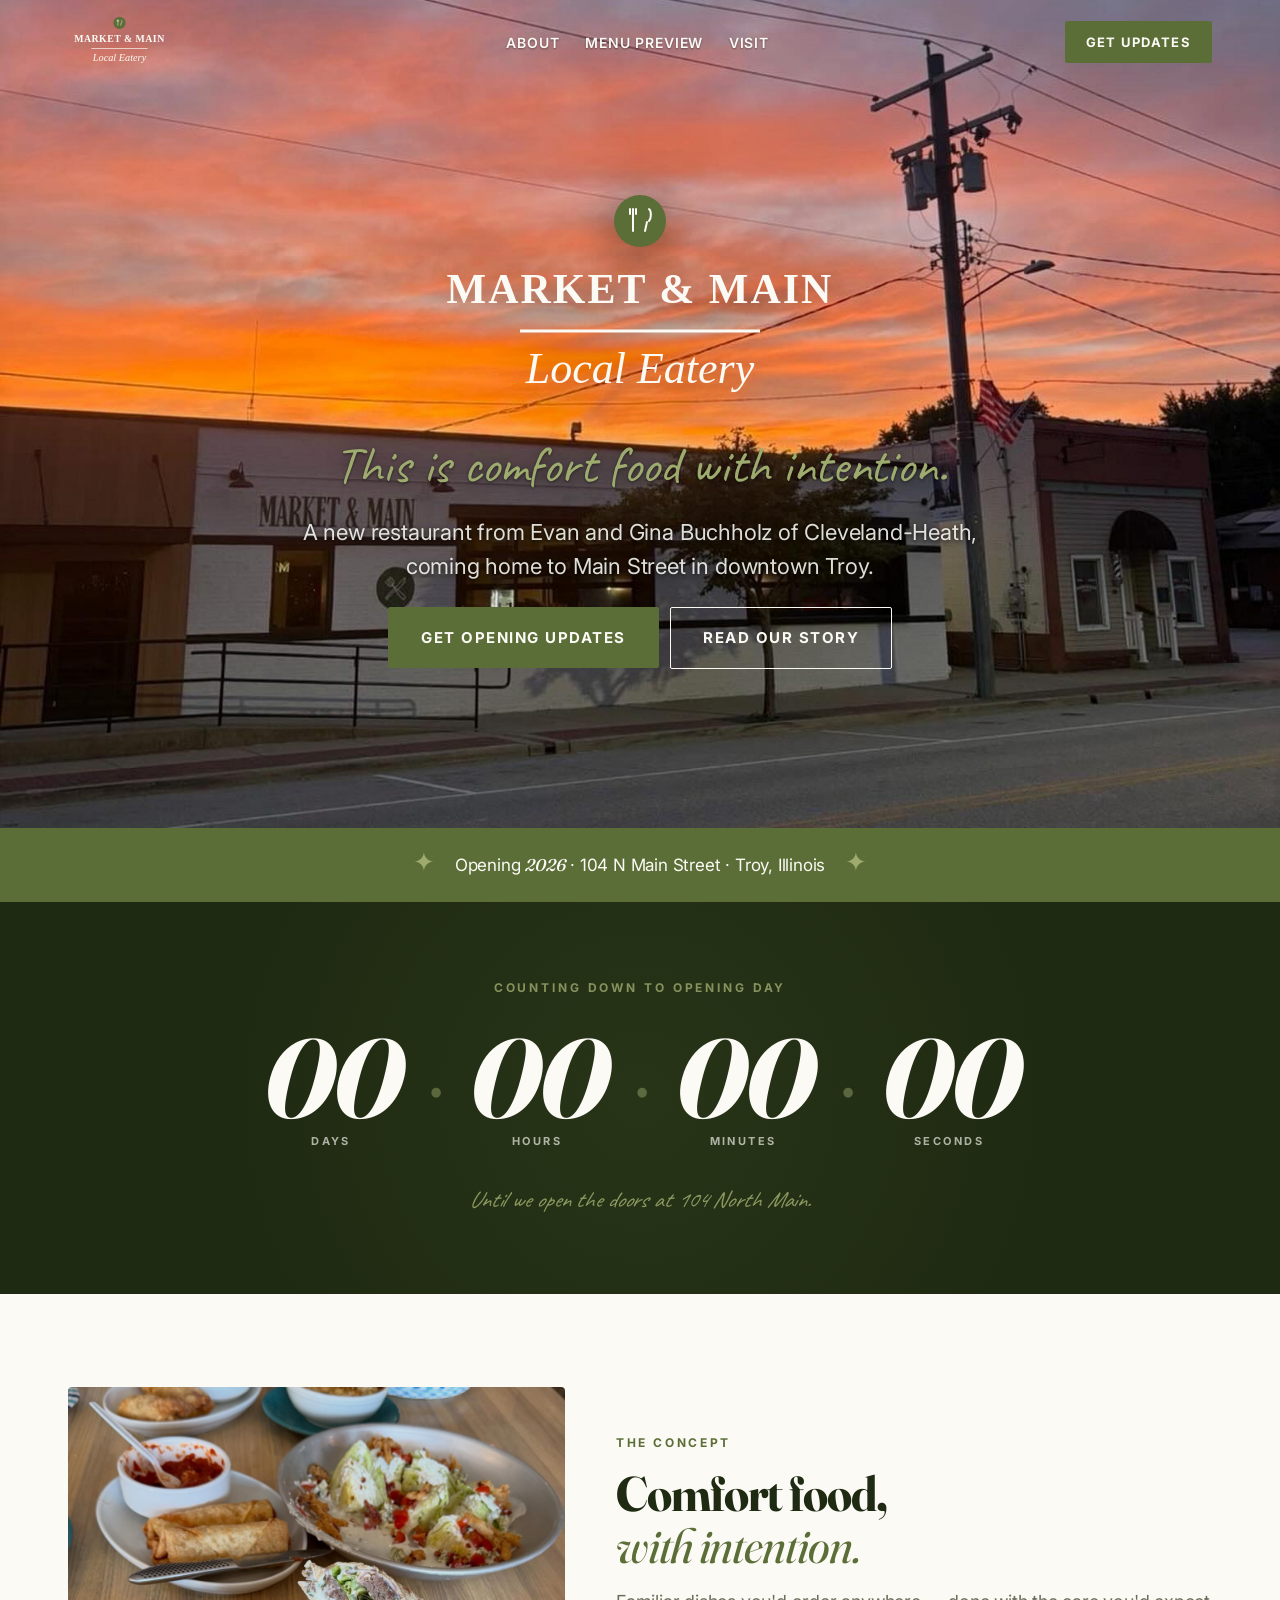
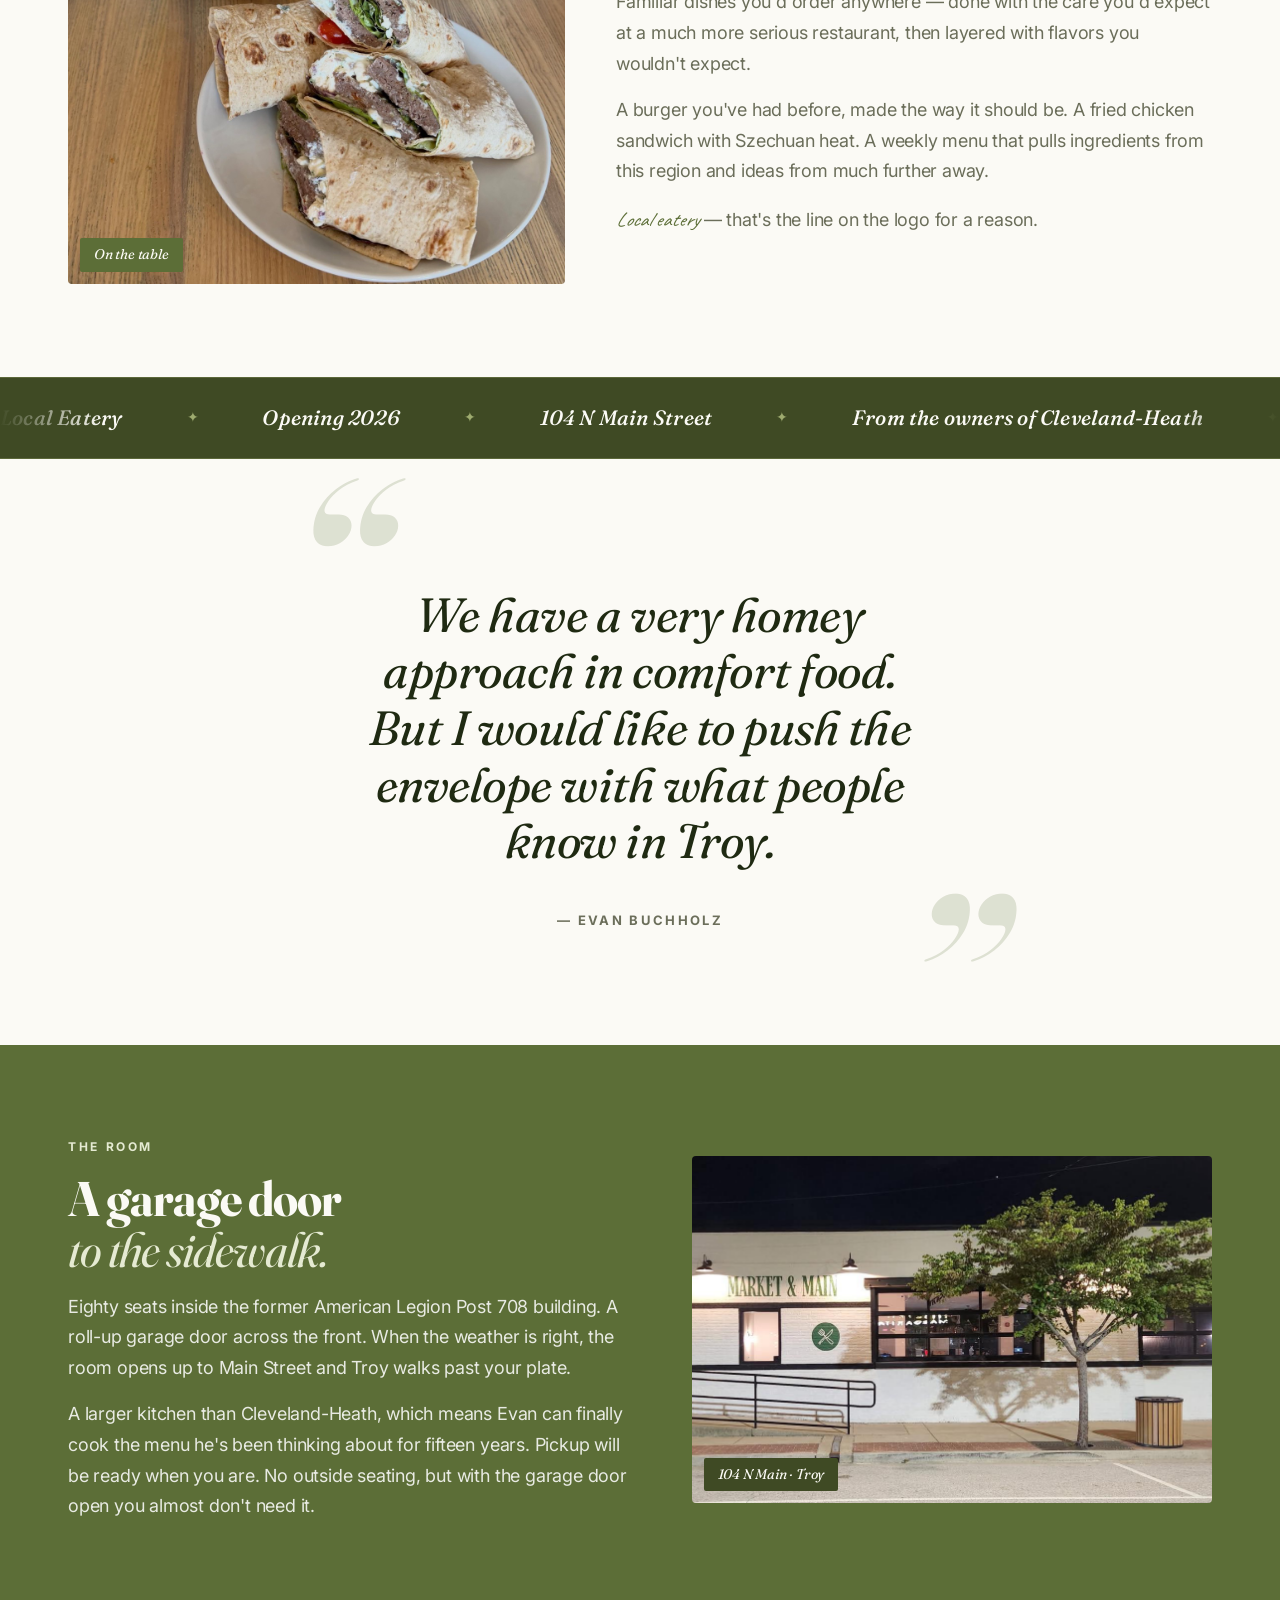
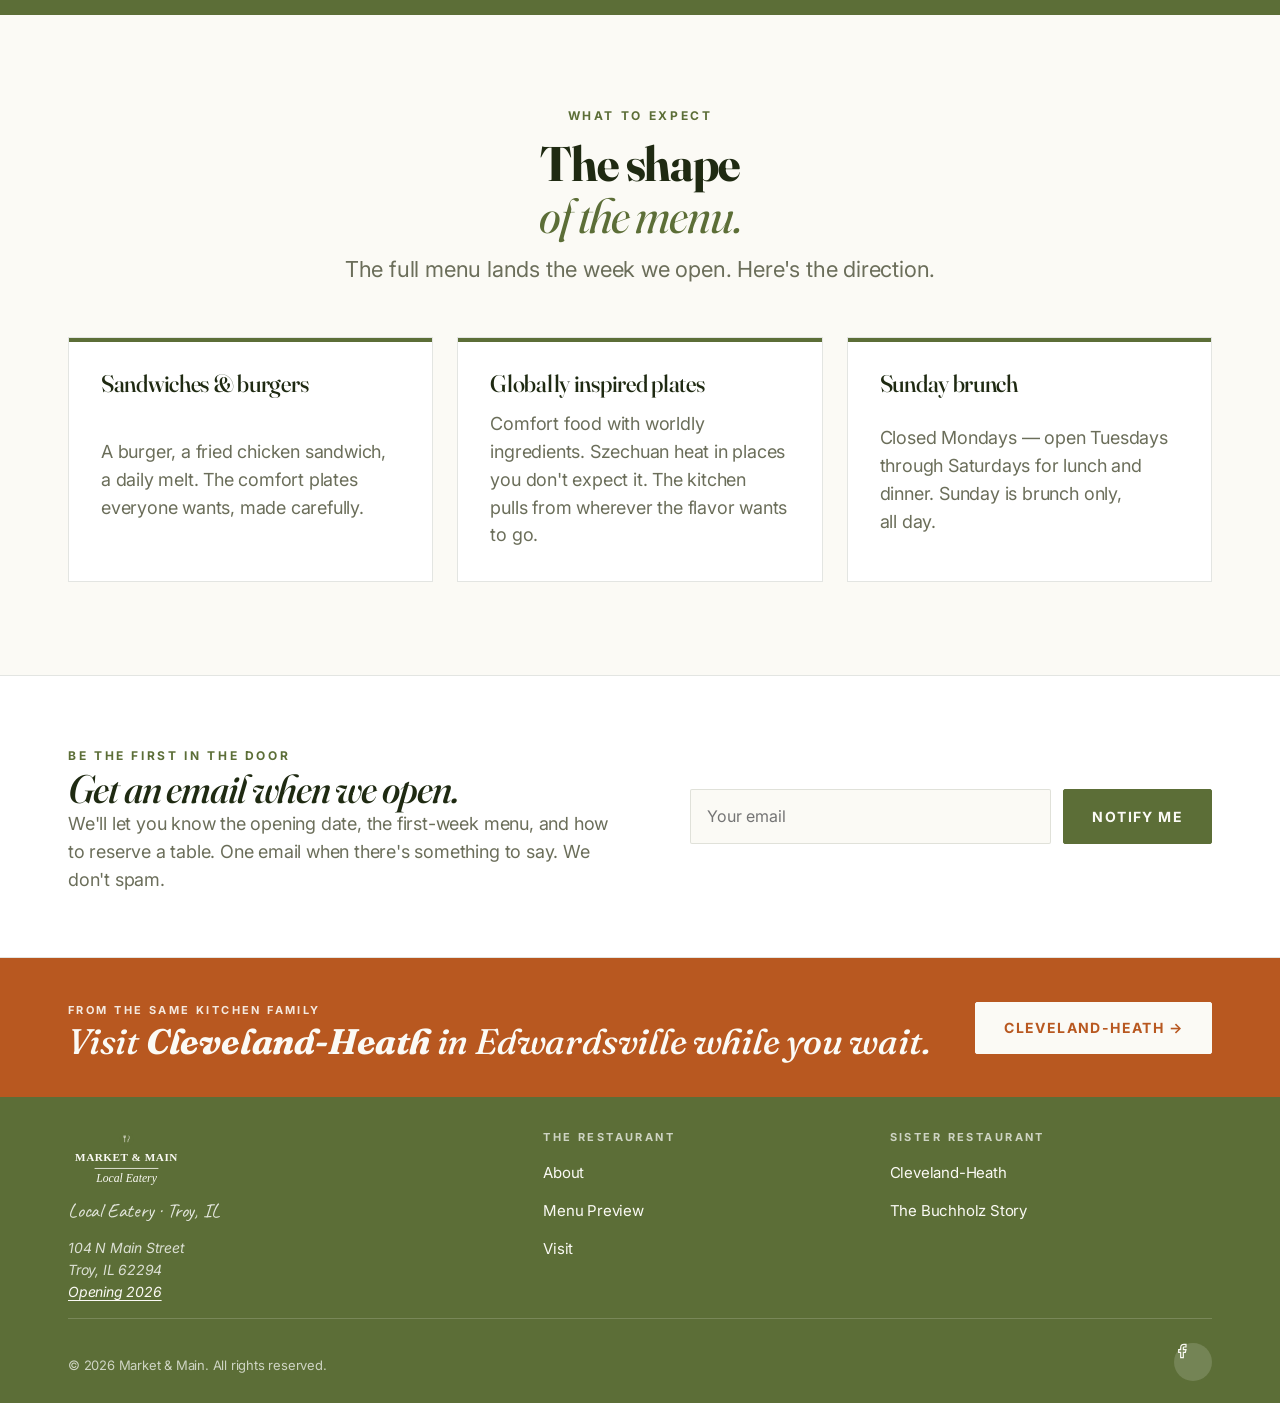
==== commit 283042f7: "Use the client's real photos and lead with the brand tagline - Hero: real sunset-over-storefront pho" ====
--- a/index.html
+++ b/index.html
@@ -13,7 +13,7 @@
 <meta property="og:title" content="Market &amp; Main · Local Eatery · Troy, IL">
 <meta property="og:description" content="A new restaurant from the owners of Cleveland-Heath. Comfort food with intention. Opening 2026.">
 <meta property="og:url" content="https://www.marketandmaintroy.com/">
-<meta property="og:image" content="https://www.marketandmaintroy.com/assets/images/exterior-night.jpg">
+<meta property="og:image" content="https://www.marketandmaintroy.com/assets/images/storefront-sunset.jpg">
 
 <link rel="preconnect" href="https://fonts.googleapis.com">
 <link rel="preconnect" href="https://fonts.gstatic.com" crossorigin>
@@ -26,7 +26,7 @@
   "@type": "Restaurant",
   "name": "Market & Main",
   "alternateName": "Market and Main",
-  "image": "https://www.marketandmaintroy.com/assets/images/exterior-night.jpg",
+  "image": "https://www.marketandmaintroy.com/assets/images/storefront-sunset.jpg",
   "url": "https://www.marketandmaintroy.com/",
   "servesCuisine": ["American", "Comfort Food", "New American"],
   "address": {
@@ -64,12 +64,12 @@
 <main id="main">
 
   <!-- HERO -->
-  <section class="hero">
-    <div class="hero__bg"><img src="/assets/images/exterior-night.jpg" alt="Market &amp; Main building at night on Main Street, Troy" loading="eager" fetchpriority="high"></div>
+  <section class="hero hero--photo">
+    <div class="hero__bg"><img src="/assets/images/storefront-sunset.jpg" alt="Market &amp; Main storefront on Main Street in Troy under a sunset sky" style="object-position: center 62%;" loading="eager" fetchpriority="high"></div>
     <div class="container hero__inner">
       <img src="/assets/brand/logo.svg" alt="Market &amp; Main" class="hero__logo">
-      <p class="hero__tagline">Coming home to Main Street.</p>
-      <p class="hero__sub">A new restaurant from Evan and Gina Buchholz of Cleveland-Heath. Comfort food with intention, opening at 104 N Main Street in downtown Troy.</p>
+      <p class="hero__tagline">This is comfort food with intention.</p>
+      <p class="hero__sub">A new restaurant from Evan and Gina Buchholz of Cleveland-Heath, coming home to Main Street in downtown Troy.</p>
       <div class="btn-row">
         <a href="#stay-in-touch" class="btn btn--primary btn--lg">Get Opening Updates</a>
         <a href="/about" class="btn btn--outline-light btn--lg">Read Our Story</a>
@@ -121,9 +121,9 @@
   <section class="section">
     <div class="container">
       <div class="split split--wide-media">
-        <div class="split__media split__media--wide">
-          <img src="/assets/images/placeholder-bar.jpg" alt="A cocktail being made — placeholder image from Cleveland-Heath until Market &amp; Main photography is shot" loading="lazy">
-          <div class="split__media-cap">Coming soon</div>
+        <div class="split__media split__media--wide" style="aspect-ratio: 1/1;">
+          <img src="/assets/images/table-spread.jpg" alt="A spread of Market &amp; Main dishes on a wood table: globally inspired wraps, a chopped salad, and crispy rolls" loading="lazy">
+          <div class="split__media-cap">On the table</div>
         </div>
         <div class="split__body">
           <span class="eyebrow">The concept</span>
--- a/styles.css
+++ b/styles.css
@@ -383,6 +383,12 @@
   font-weight: 400;
 }
 
+/* Photo hero (homepage): drop the tint so the sunset reads true; text carries its own legibility */
+.hero--photo .hero__bg::after { display: none; }
+.hero--photo .hero__logo { filter: drop-shadow(0 6px 24px rgba(0, 0, 0, 0.55)); }
+.hero--photo .hero__tagline { text-shadow: 0 2px 18px rgba(0, 0, 0, 0.55), 0 1px 3px rgba(0, 0, 0, 0.5); }
+.hero--photo .hero__sub { text-shadow: 0 1px 4px rgba(0, 0, 0, 0.7), 0 2px 16px rgba(0, 0, 0, 0.55); }
+
 .hero--page { min-height: clamp(420px, 56dvh, 540px); }
 .hero__page-title { font-family: var(--font-display); font-weight: 700; font-size: clamp(2.5rem, 1.6rem + 3.2vw, 4.5rem); color: var(--paper); line-height: 1; }
 .hero__page-subtitle { font-family: var(--font-script); font-weight: 400; font-size: clamp(1.5rem, 1.2rem + 0.8vw, 2rem); color: var(--olive-light); margin-top: 0.5rem; line-height: 1; }
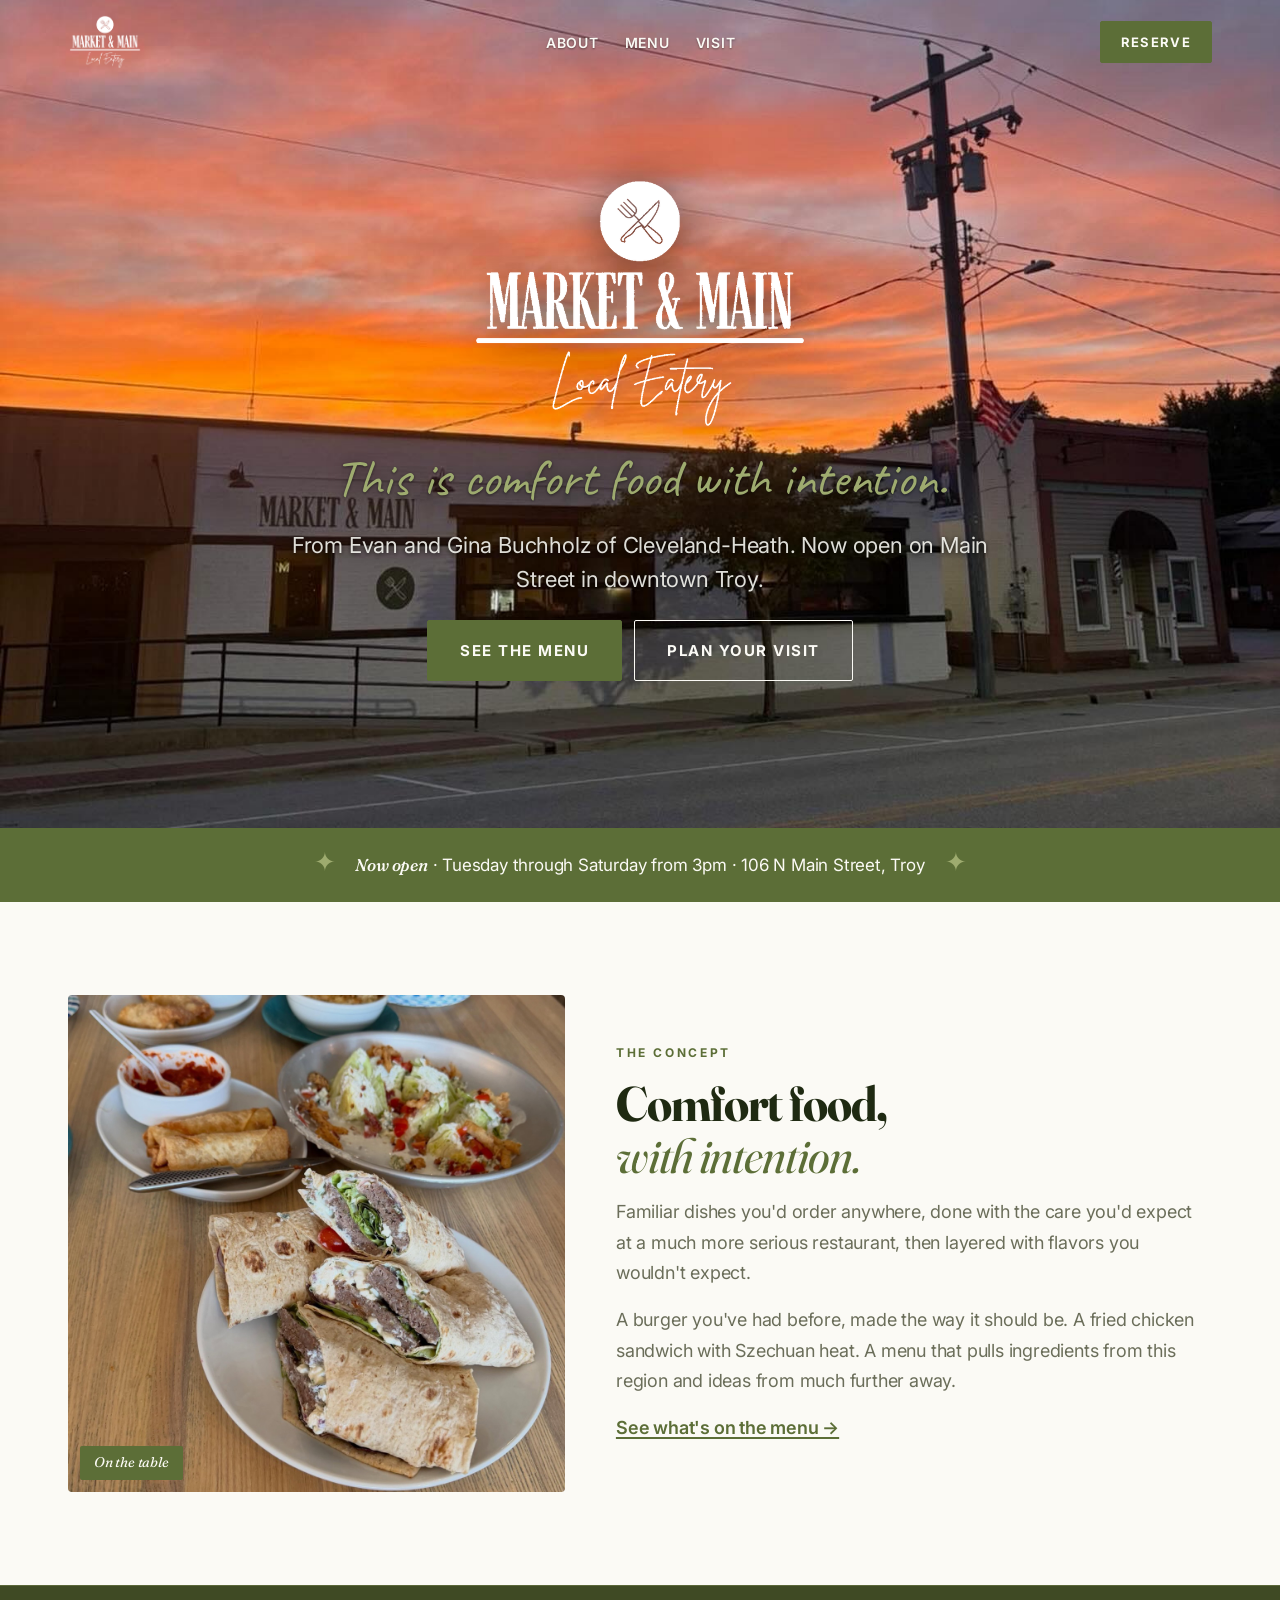
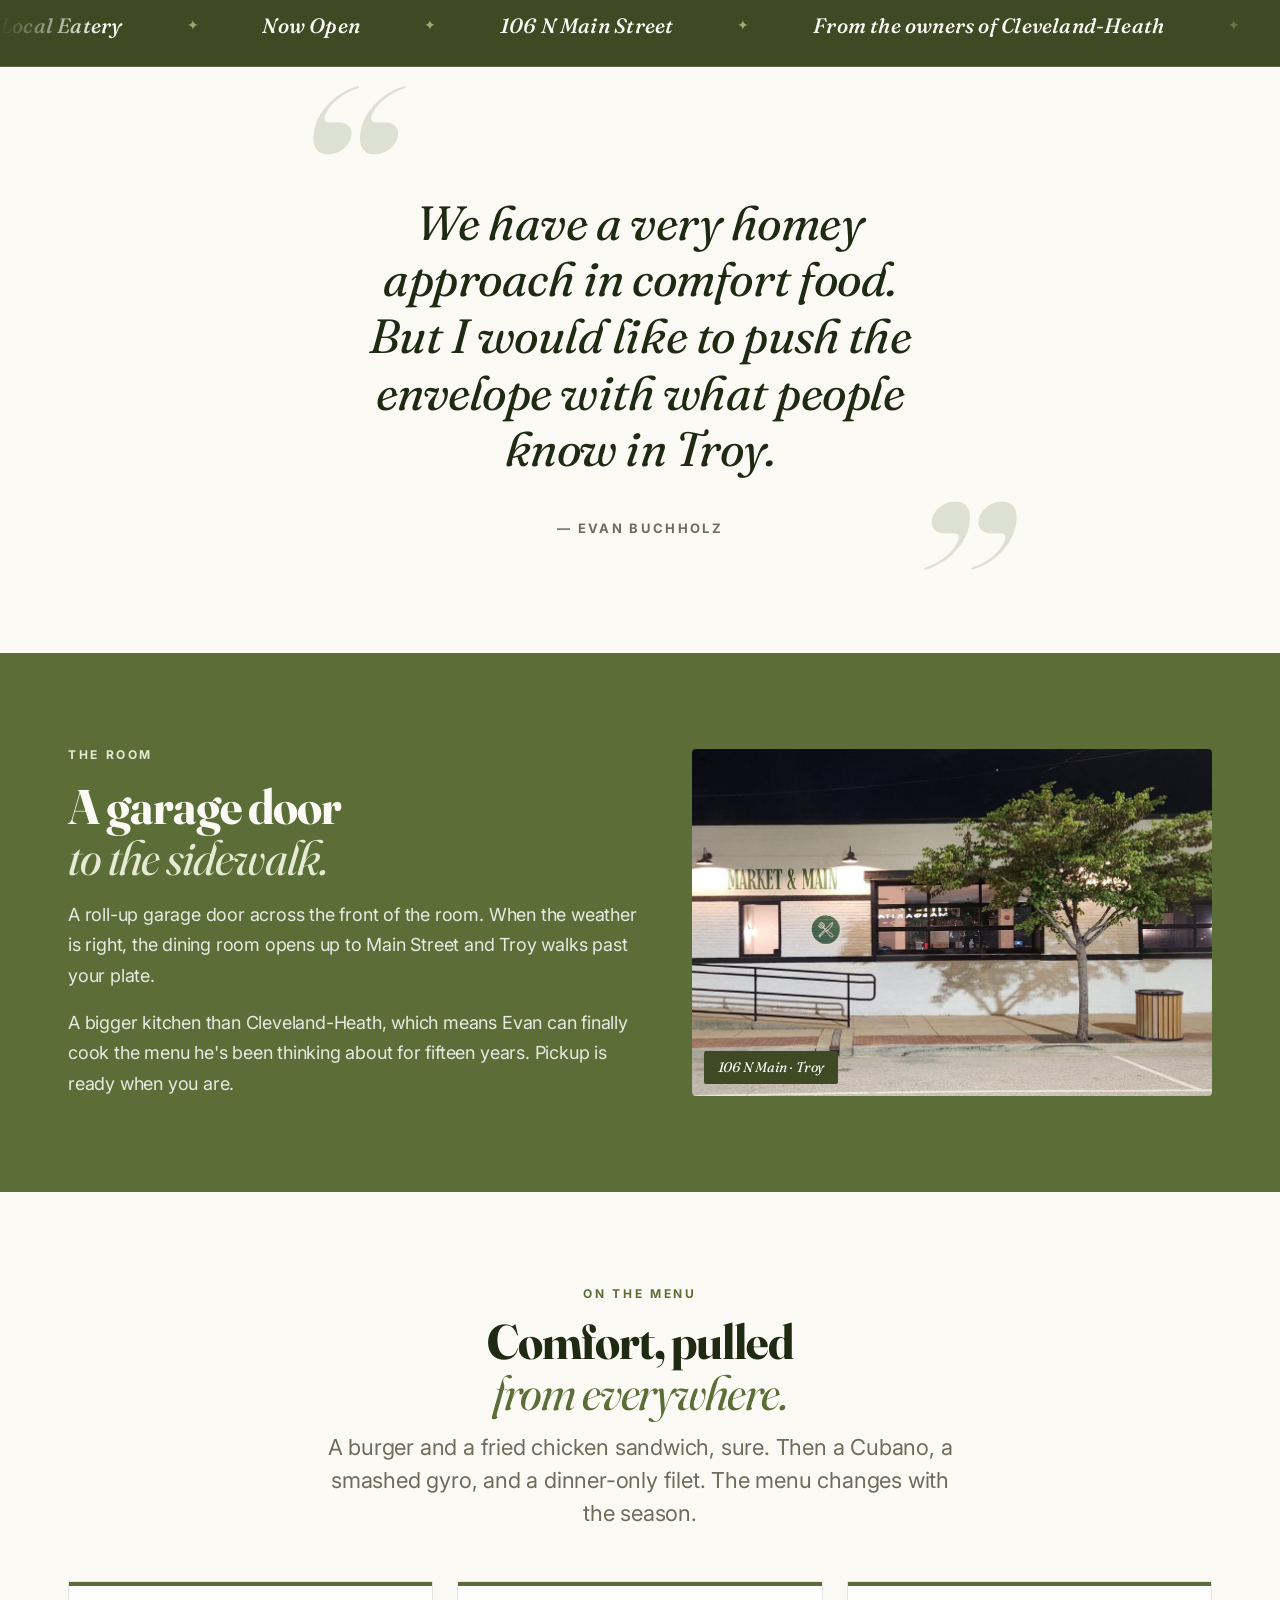
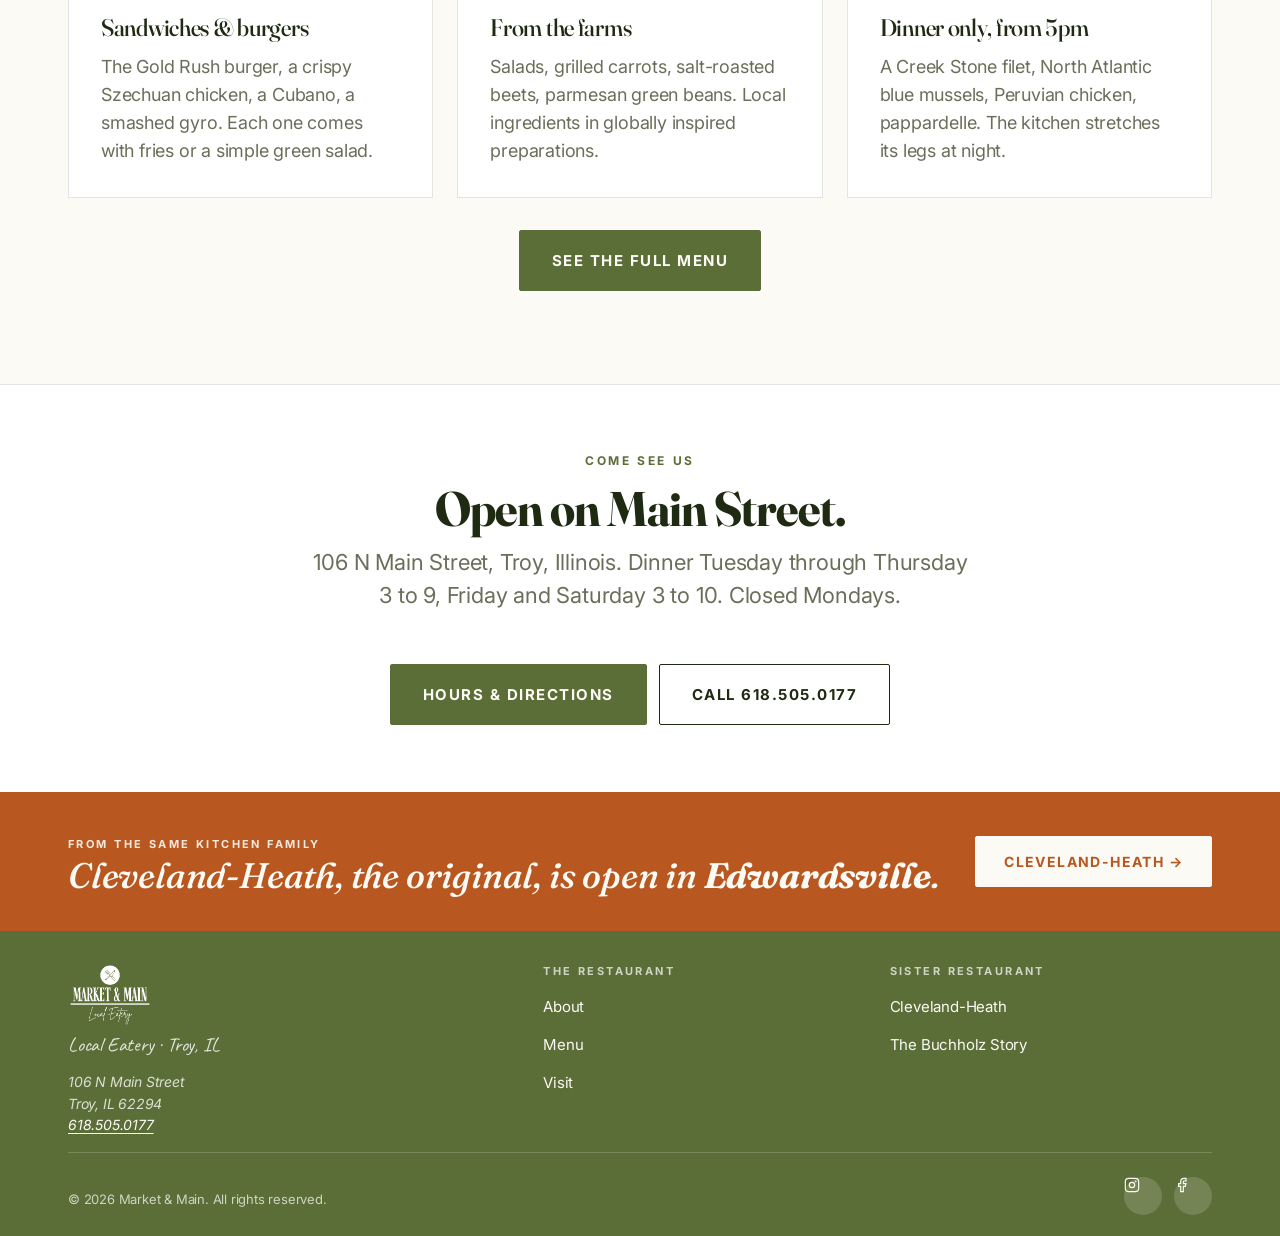
==== commit c9d9d206: "Rebuild on the restaurant's real menu, info, and brand - Menu: replace the preview with the full liv" ====
--- a/index.html
+++ b/index.html
@@ -3,15 +3,17 @@
 <head>
 <meta charset="UTF-8">
 <meta name="viewport" content="width=device-width, initial-scale=1, viewport-fit=cover">
-<title>Market &amp; Main · Local Eatery · Coming to Troy, IL</title>
-<meta name="description" content="A new restaurant from Evan and Gina Buchholz of Cleveland-Heath. Comfort food with intention. Opening 2026 at 104 N Main Street in downtown Troy, Illinois.">
+<title>Market &amp; Main · Local Eatery · Troy, IL</title>
+<meta name="description" content="Comfort food with intention from Evan and Gina Buchholz of Cleveland-Heath. Now open at 106 N Main Street in downtown Troy, Illinois. Dinner Tuesday through Saturday.">
 <meta name="theme-color" content="#1F2A12">
-<link rel="icon" href="/assets/brand/favicon.svg" type="image/svg+xml">
+<link rel="icon" type="image/png" sizes="32x32" href="/assets/brand/favicon-32.png">
+<link rel="icon" type="image/png" sizes="16x16" href="/assets/brand/favicon-16.png">
+<link rel="apple-touch-icon" href="/assets/brand/apple-touch-icon.png">
 <link rel="canonical" href="https://www.marketandmaintroy.com/">
 
 <meta property="og:type" content="restaurant">
 <meta property="og:title" content="Market &amp; Main · Local Eatery · Troy, IL">
-<meta property="og:description" content="A new restaurant from the owners of Cleveland-Heath. Comfort food with intention. Opening 2026.">
+<meta property="og:description" content="Comfort food with intention from the owners of Cleveland-Heath. Now open on Main Street in Troy, Illinois.">
 <meta property="og:url" content="https://www.marketandmaintroy.com/">
 <meta property="og:image" content="https://www.marketandmaintroy.com/assets/images/storefront-sunset.jpg">
 
@@ -25,18 +27,27 @@
   "@context": "https://schema.org",
   "@type": "Restaurant",
   "name": "Market & Main",
-  "alternateName": "Market and Main",
+  "alternateName": "Market and Main Local Eatery",
   "image": "https://www.marketandmaintroy.com/assets/images/storefront-sunset.jpg",
   "url": "https://www.marketandmaintroy.com/",
+  "telephone": "+1-618-505-0177",
+  "email": "marketandmaintroy@gmail.com",
   "servesCuisine": ["American", "Comfort Food", "New American"],
+  "priceRange": "$$",
+  "menu": "https://www.marketandmaintroy.com/menu",
+  "acceptsReservations": "True",
   "address": {
     "@type": "PostalAddress",
-    "streetAddress": "104 N Main Street",
+    "streetAddress": "106 N Main Street",
     "addressLocality": "Troy",
     "addressRegion": "IL",
     "postalCode": "62294",
     "addressCountry": "US"
-  }
+  },
+  "openingHoursSpecification": [
+    { "@type": "OpeningHoursSpecification", "dayOfWeek": ["Tuesday", "Wednesday", "Thursday"], "opens": "15:00", "closes": "21:00" },
+    { "@type": "OpeningHoursSpecification", "dayOfWeek": ["Friday", "Saturday"], "opens": "15:00", "closes": "22:00" }
+  ]
 }
 </script>
 </head>
@@ -46,19 +57,19 @@
 
 <header class="nav" data-nav>
   <div class="container nav__inner">
-    <a href="/" class="nav__brand" aria-label="Market and Main home"><img src="/assets/brand/logo.svg" alt="Market &amp; Main" class="nav__brand-img nav__brand-img--light"><img src="/assets/brand/logo-dark.svg" alt="" aria-hidden="true" class="nav__brand-img nav__brand-img--dark"></a>
-    <nav aria-label="Primary"><ul class="nav__links"><li><a href="/about">About</a></li><li><a href="/menu">Menu Preview</a></li><li><a href="/contact">Visit</a></li></ul></nav>
+    <a href="/" class="nav__brand" aria-label="Market and Main home"><img src="/assets/brand/logo-official-white.png" alt="Market &amp; Main" class="nav__brand-img nav__brand-img--light"><img src="/assets/brand/logo-official.png" alt="" aria-hidden="true" class="nav__brand-img nav__brand-img--dark"></a>
+    <nav aria-label="Primary"><ul class="nav__links"><li><a href="/about">About</a></li><li><a href="/menu">Menu</a></li><li><a href="/contact">Visit</a></li></ul></nav>
     <div class="nav__actions">
-      <a href="#stay-in-touch" class="nav__cta">Get Updates</a>
+      <a href="/contact" class="nav__cta">Reserve</a>
       <button class="nav__menu-btn" type="button" aria-label="Open menu" data-drawer-open><svg viewBox="0 0 24 24" fill="none" stroke="currentColor" stroke-width="1.75" aria-hidden="true"><path d="M3 6h18M3 12h18M3 18h18"/></svg></button>
     </div>
   </div>
 </header>
 
 <div class="nav__drawer" data-drawer aria-hidden="true">
-  <div class="nav__drawer-head"><img src="/assets/brand/logo.svg" alt="Market &amp; Main"><button class="nav__menu-btn" type="button" aria-label="Close menu" data-drawer-close><svg viewBox="0 0 24 24" fill="none" stroke="currentColor" stroke-width="1.75" aria-hidden="true"><path d="M18 6 6 18M6 6l12 12"/></svg></button></div>
-  <ul class="nav__drawer-links"><li><a href="/about">About</a></li><li><a href="/menu">Menu Preview</a></li><li><a href="/contact">Visit</a></li><li><a href="#stay-in-touch">Get Updates</a></li></ul>
-  <div class="nav__drawer-foot"><span>104 N Main St · Troy, IL</span><span>Opening 2026</span></div>
+  <div class="nav__drawer-head"><img src="/assets/brand/logo-official-white.png" alt="Market &amp; Main"><button class="nav__menu-btn" type="button" aria-label="Close menu" data-drawer-close><svg viewBox="0 0 24 24" fill="none" stroke="currentColor" stroke-width="1.75" aria-hidden="true"><path d="M18 6 6 18M6 6l12 12"/></svg></button></div>
+  <ul class="nav__drawer-links"><li><a href="/about">About</a></li><li><a href="/menu">Menu</a></li><li><a href="/contact">Visit</a></li><li><a href="tel:+16185050177">618.505.0177</a></li></ul>
+  <div class="nav__drawer-foot"><span>106 N Main St · Troy, IL</span><span>Tue–Sat from 3pm</span></div>
 </div>
 
 <main id="main">
@@ -67,53 +78,22 @@
   <section class="hero hero--photo">
     <div class="hero__bg"><img src="/assets/images/storefront-sunset.jpg" alt="Market &amp; Main storefront on Main Street in Troy under a sunset sky" style="object-position: center 62%;" loading="eager" fetchpriority="high"></div>
     <div class="container hero__inner">
-      <img src="/assets/brand/logo.svg" alt="Market &amp; Main" class="hero__logo">
+      <img src="/assets/brand/logo-official-white.png" alt="Market &amp; Main" class="hero__logo">
       <p class="hero__tagline">This is comfort food with intention.</p>
-      <p class="hero__sub">A new restaurant from Evan and Gina Buchholz of Cleveland-Heath, coming home to Main Street in downtown Troy.</p>
+      <p class="hero__sub">From Evan and Gina Buchholz of Cleveland-Heath. Now open on Main Street in downtown Troy.</p>
       <div class="btn-row">
-        <a href="#stay-in-touch" class="btn btn--primary btn--lg">Get Opening Updates</a>
-        <a href="/about" class="btn btn--outline-light btn--lg">Read Our Story</a>
-      </div>
-    </div>
-  </section>
-
-  <!-- OPENING BANNER -->
+        <a href="/menu" class="btn btn--primary btn--lg">See the Menu</a>
+        <a href="/contact" class="btn btn--outline-light btn--lg">Plan Your Visit</a>
+      </div>
+    </div>
+  </section>
+
+  <!-- NOW OPEN BANNER -->
   <section class="opening-banner">
     <div class="container opening-banner__inner">
       <span class="opening-banner__star">✦</span>
-      <span>Opening <span class="opening-banner__date">2026</span> · 104 N Main Street · Troy, Illinois</span>
+      <span><span class="opening-banner__date">Now open</span> · Tuesday through Saturday from 3pm · 106 N Main Street, Troy</span>
       <span class="opening-banner__star">✦</span>
-    </div>
-  </section>
-
-  <!-- ============ COUNTDOWN ============ -->
-  <section class="countdown-section">
-    <div class="container">
-      <div class="countdown-inner">
-        <span class="countdown-eyebrow">Counting down to opening day</span>
-        <div class="countdown" data-countdown data-target="2026-06-01T17:00:00-05:00" aria-live="polite">
-          <div class="countdown__cell">
-            <span class="countdown__num" data-countdown-days>—</span>
-            <span class="countdown__label">Days</span>
-          </div>
-          <div class="countdown__sep" aria-hidden="true">·</div>
-          <div class="countdown__cell">
-            <span class="countdown__num" data-countdown-hours>—</span>
-            <span class="countdown__label">Hours</span>
-          </div>
-          <div class="countdown__sep" aria-hidden="true">·</div>
-          <div class="countdown__cell">
-            <span class="countdown__num" data-countdown-minutes>—</span>
-            <span class="countdown__label">Minutes</span>
-          </div>
-          <div class="countdown__sep" aria-hidden="true">·</div>
-          <div class="countdown__cell">
-            <span class="countdown__num" data-countdown-seconds>—</span>
-            <span class="countdown__label">Seconds</span>
-          </div>
-        </div>
-        <p class="countdown-foot"><span class="script">Until we open the doors at 104 North Main.</span></p>
-      </div>
     </div>
   </section>
 
@@ -128,23 +108,23 @@
         <div class="split__body">
           <span class="eyebrow">The concept</span>
           <h2>Comfort food,<br><span class="italic-display" style="color: var(--olive);">with intention.</span></h2>
-          <p>Familiar dishes you'd order anywhere — done with the care you'd expect at a much more serious restaurant, then layered with flavors you wouldn't expect.</p>
-          <p>A burger you've had before, made the way it should be. A fried chicken sandwich with Szechuan heat. A weekly menu that pulls ingredients from this region and ideas from much further away.</p>
-          <p><span class="script" style="font-size: 1.25rem;">Local eatery</span> — that's the line on the logo for a reason.</p>
-        </div>
-      </div>
-    </div>
-  </section>
-
-  <!-- ============ ANTICIPATION MARQUEE ============ -->
-  <section class="mm-marquee" aria-label="What's coming">
+          <p>Familiar dishes you'd order anywhere, done with the care you'd expect at a much more serious restaurant, then layered with flavors you wouldn't expect.</p>
+          <p>A burger you've had before, made the way it should be. A fried chicken sandwich with Szechuan heat. A menu that pulls ingredients from this region and ideas from much further away.</p>
+          <p><a href="/menu" class="link-underline">See what's on the menu →</a></p>
+        </div>
+      </div>
+    </div>
+  </section>
+
+  <!-- ============ MARQUEE ============ -->
+  <section class="mm-marquee" aria-label="What we're about">
     <div class="mm-marquee__track">
       <div class="mm-marquee__group">
         <span class="mm-marquee__item">Local Eatery</span>
         <span class="mm-marquee__star" aria-hidden="true">✦</span>
-        <span class="mm-marquee__item">Opening 2026</span>
-        <span class="mm-marquee__star" aria-hidden="true">✦</span>
-        <span class="mm-marquee__item">104 N Main Street</span>
+        <span class="mm-marquee__item">Now Open</span>
+        <span class="mm-marquee__star" aria-hidden="true">✦</span>
+        <span class="mm-marquee__item">106 N Main Street</span>
         <span class="mm-marquee__star" aria-hidden="true">✦</span>
         <span class="mm-marquee__item">From the owners of Cleveland-Heath</span>
         <span class="mm-marquee__star" aria-hidden="true">✦</span>
@@ -156,9 +136,9 @@
       <div class="mm-marquee__group" aria-hidden="true">
         <span class="mm-marquee__item">Local Eatery</span>
         <span class="mm-marquee__star">✦</span>
-        <span class="mm-marquee__item">Opening 2026</span>
-        <span class="mm-marquee__star">✦</span>
-        <span class="mm-marquee__item">104 N Main Street</span>
+        <span class="mm-marquee__item">Now Open</span>
+        <span class="mm-marquee__star">✦</span>
+        <span class="mm-marquee__item">106 N Main Street</span>
         <span class="mm-marquee__star">✦</span>
         <span class="mm-marquee__item">From the owners of Cleveland-Heath</span>
         <span class="mm-marquee__star">✦</span>
@@ -189,53 +169,53 @@
         <div class="split__body">
           <span class="eyebrow" style="color: var(--olive-pale);">The room</span>
           <h2 style="color: var(--paper);">A garage door<br><span class="italic-display" style="color: var(--olive-pale);">to the sidewalk.</span></h2>
-          <p>Eighty seats inside the former American Legion Post 708 building. A roll-up garage door across the front. When the weather is right, the room opens up to Main Street and Troy walks past your plate.</p>
-          <p>A larger kitchen than Cleveland-Heath, which means Evan can finally cook the menu he's been thinking about for fifteen years. Pickup will be ready when you are. No outside seating, but with the garage door open you almost don't need it.</p>
-        </div>
-        <div class="split__media split__media--wide"><img src="/assets/images/exterior-night.jpg" alt="Market &amp; Main exterior at night"><div class="split__media-cap" style="background: var(--olive-deep);">104 N Main · Troy</div></div>
-      </div>
-    </div>
-  </section>
-
-  <!-- WHAT TO EXPECT -->
+          <p>A roll-up garage door across the front of the room. When the weather is right, the dining room opens up to Main Street and Troy walks past your plate.</p>
+          <p>A bigger kitchen than Cleveland-Heath, which means Evan can finally cook the menu he's been thinking about for fifteen years. Pickup is ready when you are.</p>
+        </div>
+        <div class="split__media split__media--wide"><img src="/assets/images/exterior-night.jpg" alt="Market &amp; Main exterior at night"><div class="split__media-cap" style="background: var(--olive-deep);">106 N Main · Troy</div></div>
+      </div>
+    </div>
+  </section>
+
+  <!-- ON THE MENU -->
   <section class="section">
     <div class="container">
       <div class="section-head section-head--center">
-        <span class="eyebrow">What to expect</span>
-        <h2>The shape<br><span class="italic-display" style="color: var(--olive);">of the menu.</span></h2>
-        <p class="lead" style="margin-inline: auto;">The full menu lands the week we open. Here's the direction.</p>
+        <span class="eyebrow">On the menu</span>
+        <h2>Comfort, pulled<br><span class="italic-display" style="color: var(--olive);">from everywhere.</span></h2>
+        <p class="lead" style="margin-inline: auto;">A burger and a fried chicken sandwich, sure. Then a Cubano, a smashed gyro, and a dinner-only filet. The menu changes with the season.</p>
       </div>
       <div class="info-grid info-grid--three">
         <div class="info-card">
           <h3>Sandwiches &amp; burgers</h3>
-          <p class="text-muted">A burger, a fried chicken sandwich, a daily melt. The comfort plates everyone wants, made carefully.</p>
+          <p class="text-muted">The Gold Rush burger, a crispy Szechuan chicken, a Cubano, a smashed gyro. Each one comes with fries or a simple green salad.</p>
         </div>
         <div class="info-card">
-          <h3>Globally inspired plates</h3>
-          <p class="text-muted">Comfort food with worldly ingredients. Szechuan heat in places you don't expect it. The kitchen pulls from wherever the flavor wants to go.</p>
+          <h3>From the farms</h3>
+          <p class="text-muted">Salads, grilled carrots, salt-roasted beets, parmesan green beans. Local ingredients in globally inspired preparations.</p>
         </div>
         <div class="info-card">
-          <h3>Sunday brunch</h3>
-          <p class="text-muted">Closed Mondays — open Tuesdays through Saturdays for lunch and dinner. Sunday is brunch only, all day.</p>
-        </div>
-      </div>
-    </div>
-  </section>
-
-  <!-- NEWSLETTER -->
-  <section class="newsletter" id="stay-in-touch">
-    <div class="container">
-      <div class="newsletter__inner">
-        <div>
-          <span class="eyebrow">Be the first in the door</span>
-          <h2 class="newsletter__title">Get an email when we open.</h2>
-          <p class="newsletter__sub">We'll let you know the opening date, the first-week menu, and how to reserve a table. One email when there's something to say. We don't spam.</p>
-        </div>
-        <form class="newsletter__form" action="https://formspree.io/f/your-mm-newsletter" method="POST">
-          <label for="nl-email" class="sr-only">Email address</label>
-          <input id="nl-email" name="email" type="email" required autocomplete="email" placeholder="Your email">
-          <button type="submit" class="btn btn--primary">Notify Me</button>
-        </form>
+          <h3>Dinner only, from 5pm</h3>
+          <p class="text-muted">A Creek Stone filet, North Atlantic blue mussels, Peruvian chicken, pappardelle. The kitchen stretches its legs at night.</p>
+        </div>
+      </div>
+      <div class="btn-row" style="justify-content: center; margin-top: var(--space-6);">
+        <a href="/menu" class="btn btn--primary btn--lg">See the Full Menu</a>
+      </div>
+    </div>
+  </section>
+
+  <!-- VISIT -->
+  <section class="section section--tight" id="visit" style="background: var(--bg-elevated); border-top: 1px solid var(--divider);">
+    <div class="container">
+      <div class="section-head section-head--center">
+        <span class="eyebrow">Come see us</span>
+        <h2>Open on Main Street.</h2>
+        <p class="lead" style="margin-inline: auto;">106 N Main Street, Troy, Illinois. Dinner Tuesday through Thursday 3 to 9, Friday and Saturday 3 to 10. Closed Mondays.</p>
+      </div>
+      <div class="btn-row" style="justify-content: center; margin-top: var(--space-5);">
+        <a href="/contact" class="btn btn--primary btn--lg">Hours &amp; Directions</a>
+        <a href="tel:+16185050177" class="btn btn--secondary btn--lg">Call 618.505.0177</a>
       </div>
     </div>
   </section>
@@ -247,7 +227,7 @@
   <div class="container sister-banner__inner">
     <div>
       <span class="sister-banner__eyebrow">From the same kitchen family</span>
-      <p class="sister-banner__title">Visit <strong>Cleveland-Heath</strong> in Edwardsville while you wait.</p>
+      <p class="sister-banner__title">Cleveland-Heath, the original, is open in <strong>Edwardsville</strong>.</p>
     </div>
     <a href="https://clevelandheath-website.vercel.app" class="btn">Cleveland-Heath →</a>
   </div>
@@ -257,17 +237,18 @@
   <div class="container">
     <div class="footer__top">
       <div class="footer__brand">
-        <img src="/assets/brand/logo.svg" alt="Market &amp; Main">
+        <img src="/assets/brand/logo-official-white.png" alt="Market &amp; Main">
         <span class="footer__tag">Local Eatery · Troy, IL</span>
-        <address class="footer__addr">104 N Main Street<br>Troy, IL 62294<br><a href="#stay-in-touch">Opening 2026</a></address>
-      </div>
-      <div class="footer__col"><h4>The Restaurant</h4><ul><li><a href="/about">About</a></li><li><a href="/menu">Menu Preview</a></li><li><a href="/contact">Visit</a></li></ul></div>
+        <address class="footer__addr">106 N Main Street<br>Troy, IL 62294<br><a href="tel:+16185050177">618.505.0177</a></address>
+      </div>
+      <div class="footer__col"><h4>The Restaurant</h4><ul><li><a href="/about">About</a></li><li><a href="/menu">Menu</a></li><li><a href="/contact">Visit</a></li></ul></div>
       <div class="footer__col"><h4>Sister Restaurant</h4><ul><li><a href="https://clevelandheath-website.vercel.app">Cleveland-Heath</a></li><li><a href="https://clevelandheath-website.vercel.app/about">The Buchholz Story</a></li></ul></div>
     </div>
     <div class="footer__bottom">
       <span>© 2026 Market &amp; Main. All rights reserved.</span>
       <ul class="footer__social">
-        <li><a href="https://www.facebook.com/p/Market-Main-61588604853733/" target="_blank" rel="noopener" aria-label="Facebook"><svg viewBox="0 0 24 24" fill="none" stroke="currentColor" stroke-width="1.75" aria-hidden="true"><path d="M18 2h-3a5 5 0 0 0-5 5v3H7v4h3v8h4v-8h3l1-4h-4V7a1 1 0 0 1 1-1h3z"/></svg></a></li>
+        <li><a href="https://www.instagram.com/marketandmaintroy" target="_blank" rel="noopener" aria-label="Instagram"><svg viewBox="0 0 24 24" fill="none" stroke="currentColor" stroke-width="1.75" aria-hidden="true"><rect x="2" y="2" width="20" height="20" rx="5"/><circle cx="12" cy="12" r="4"/><circle cx="17.5" cy="6.5" r="0.5" fill="currentColor"/></svg></a></li>
+        <li><a href="https://www.facebook.com/profile.php?id=61588604853733" target="_blank" rel="noopener" aria-label="Facebook"><svg viewBox="0 0 24 24" fill="none" stroke="currentColor" stroke-width="1.75" aria-hidden="true"><path d="M18 2h-3a5 5 0 0 0-5 5v3H7v4h3v8h4v-8h3l1-4h-4V7a1 1 0 0 1 1-1h3z"/></svg></a></li>
       </ul>
     </div>
   </div>
@@ -276,39 +257,6 @@
 <script>
   (function(){var n=document.querySelector("[data-nav]");if(!n)return;var u=function(){if(window.scrollY>40)n.classList.add("is-scrolled");else n.classList.remove("is-scrolled");};u();window.addEventListener("scroll",u,{passive:true});})();
   (function(){var d=document.querySelector("[data-drawer]");if(!d)return;var o=function(){d.dataset.open="true";d.setAttribute("aria-hidden","false");document.body.classList.add("no-scroll");},c=function(){d.dataset.open="false";d.setAttribute("aria-hidden","true");document.body.classList.remove("no-scroll");};document.querySelectorAll("[data-drawer-open]").forEach(function(b){b.addEventListener("click",o);});document.querySelectorAll("[data-drawer-close]").forEach(function(b){b.addEventListener("click",c);});d.querySelectorAll("a").forEach(function(a){a.addEventListener("click",c);});document.addEventListener("keydown",function(e){if(e.key==="Escape")c();});})();
-
-  // ---------- Opening countdown ----------
-  (function(){
-    var el=document.querySelector("[data-countdown]");
-    if(!el)return;
-    var target=new Date(el.getAttribute("data-target")).getTime();
-    var dEl=el.querySelector("[data-countdown-days]");
-    var hEl=el.querySelector("[data-countdown-hours]");
-    var mEl=el.querySelector("[data-countdown-minutes]");
-    var sEl=el.querySelector("[data-countdown-seconds]");
-    function pad(n){return n<10?"0"+n:""+n;}
-    function tick(){
-      var diff=target-Date.now();
-      if(diff<=0){
-        if(dEl)dEl.textContent="00";
-        if(hEl)hEl.textContent="00";
-        if(mEl)mEl.textContent="00";
-        if(sEl)sEl.textContent="00";
-        clearInterval(iv);
-        return;
-      }
-      var s=Math.floor(diff/1000);
-      var d=Math.floor(s/86400); s-=d*86400;
-      var h=Math.floor(s/3600);  s-=h*3600;
-      var m=Math.floor(s/60);    s-=m*60;
-      if(dEl)dEl.textContent=d;
-      if(hEl)hEl.textContent=pad(h);
-      if(mEl)mEl.textContent=pad(m);
-      if(sEl)sEl.textContent=pad(s);
-    }
-    tick();
-    var iv=setInterval(tick,1000);
-  })();
   // Cinematic reveals
   (function(){if(!("IntersectionObserver" in window))return;var els=document.querySelectorAll(".reveal,[data-stagger]");if(!els.length)return;var io=new IntersectionObserver(function(entries){entries.forEach(function(e){if(e.isIntersecting){e.target.classList.add("is-visible");io.unobserve(e.target);}});},{rootMargin:"0px 0px -10% 0px",threshold:0.08});els.forEach(function(el){io.observe(el);});})();
 </script>
--- a/styles.css
+++ b/styles.css
@@ -361,7 +361,7 @@
 }
 
 .hero__logo {
-  width: min(440px, 80vw);
+  width: min(348px, 72vw);
   height: auto;
   color: var(--paper);
   filter: drop-shadow(0 4px 16px rgba(0, 0, 0, 0.4));
@@ -795,3 +795,169 @@
   .split__media { aspect-ratio: 4/3; }
   .split__media--wide { aspect-ratio: 16/10; }
 }
+
+/* ============================================================
+   MENU PAGE — ported from Cleveland-Heath, adapted to the olive
+   palette. Sticky section subnav, two-column layout with a sticky
+   gallery, stacked section titles, item rows, lightbox, and an
+   optional easier-to-read dark mode.
+   ============================================================ */
+
+/* Anchor targets land below the main nav + sticky subnav */
+body.menu-page :target,
+body.menu-page section[id],
+body.menu-page div[id],
+body.menu-page article[id] { scroll-margin-top: 144px; }
+
+/* Optional menu-only dark mode (readability in a dim dining room) */
+:root[data-theme="dark"] body.menu-page {
+  background: var(--ink);
+  color: var(--paper);
+  --bg: var(--ink);
+  --bg-elevated: var(--ink-soft);
+  --text: var(--paper);
+  --text-muted: rgba(251, 250, 245, 0.72);
+  --divider: rgba(251, 250, 245, 0.14);
+  --accent: var(--olive-light);
+}
+
+/* ---------- Sticky section subnav ---------- */
+.menu-subnav {
+  position: sticky;
+  top: 84px;
+  z-index: 20;
+  background: color-mix(in srgb, var(--paper) 92%, transparent);
+  backdrop-filter: saturate(160%) blur(14px);
+  -webkit-backdrop-filter: saturate(160%) blur(14px);
+  padding-block: var(--space-3);
+  border-bottom: 1px solid var(--divider);
+  margin-bottom: var(--space-7);
+}
+.menu-subnav__inner { display: flex; gap: var(--space-2); align-items: center; flex-wrap: wrap; justify-content: center; }
+.menu-subnav a {
+  font-family: var(--font-body);
+  font-size: 0.75rem;
+  font-weight: 700;
+  letter-spacing: 0.14em;
+  text-transform: uppercase;
+  color: var(--ink);
+  padding: 0.5rem 0.875rem;
+  border-radius: 2px;
+  transition: background-color var(--dur-fast) var(--ease), color var(--dur-fast) var(--ease);
+  touch-action: manipulation;
+}
+.menu-subnav a:hover,
+.menu-subnav a.is-active { background: var(--olive); color: var(--paper); }
+.menu-subnav__toggle {
+  display: inline-flex;
+  align-items: center;
+  gap: 0.375rem;
+  font-family: var(--font-body);
+  font-size: 0.75rem;
+  font-weight: 700;
+  letter-spacing: 0.14em;
+  text-transform: uppercase;
+  color: var(--olive);
+  padding: 0.5rem 0.875rem;
+  border: 1.5px solid var(--olive);
+  border-radius: 2px;
+  background: transparent;
+  margin-left: var(--space-2);
+  touch-action: manipulation;
+}
+.menu-subnav__toggle:hover { background: var(--olive); color: var(--paper); }
+:root[data-theme="dark"] .menu-subnav { background: color-mix(in srgb, var(--ink) 92%, transparent); }
+:root[data-theme="dark"] .menu-subnav a { color: var(--paper); }
+:root[data-theme="dark"] .menu-subnav__toggle { color: var(--olive-light); border-color: var(--olive-light); }
+@media (max-width: 719px) { body.menu-page .menu-subnav { top: 72px; padding-block: 0.5rem; } }
+
+/* ---------- Two-column layout (desktop) ---------- */
+.menu-layout { display: grid; gap: clamp(2rem, 3vw, 3rem); grid-template-columns: 1fr; align-items: start; }
+@media (min-width: 960px) {
+  .menu-layout { grid-template-columns: minmax(320px, 1fr) minmax(0, 2.1fr); }
+  .menu-layout__aside { display: flex; flex-direction: column; gap: var(--space-5); align-self: stretch; height: 100%; }
+  .menu-layout__aside .menu-mini-gallery-wrap { position: sticky; top: 164px; height: calc(100dvh - 184px); display: flex; flex-direction: column; gap: 0.5rem; }
+  .menu-layout__aside .menu-mini-gallery { flex: 1; min-height: 0; grid-auto-rows: 1fr; margin-top: 0; }
+  .menu-layout__aside .menu-mini-gallery__more { margin-top: 0; flex-shrink: 0; }
+}
+
+/* ---------- Sidebar "good to know" card ---------- */
+.specials-card { background: var(--ink); color: var(--paper); padding: var(--space-5); border-radius: 4px; position: relative; overflow: hidden; }
+.specials-card::before { content: ""; position: absolute; top: 0; left: 0; width: 100%; height: 4px; background: var(--olive); }
+.specials-card__eyebrow { font-size: 0.6875rem; letter-spacing: 0.22em; text-transform: uppercase; font-weight: 700; color: var(--olive-light); }
+.specials-card__title { font-family: var(--font-display); font-weight: 700; font-size: 1.375rem; line-height: 1.05; letter-spacing: -0.015em; color: var(--paper); margin-top: 0.5rem; }
+.specials-card__row { display: flex; flex-wrap: wrap; gap: 0.5rem 1rem; margin-top: 0.625rem; font-size: 0.8125rem; color: rgba(251, 250, 245, 0.86); }
+.specials-card__row strong { color: var(--olive-light); font-weight: 700; }
+.specials-card__note { font-size: 0.75rem; color: rgba(251, 250, 245, 0.62); margin-top: var(--space-3); line-height: 1.4; }
+.specials-card hr { border: 0; border-top: 1px dashed rgba(251, 250, 245, 0.18); margin: var(--space-4) 0; }
+.specials-card__weekly { display: grid; gap: var(--space-3); }
+.specials-card__day { display: grid; gap: 0.125rem; }
+.specials-card__day-label { font-family: var(--font-display); font-style: italic; font-weight: 500; font-size: 0.9375rem; color: var(--olive-light); line-height: 1; }
+.specials-card__day-title { font-family: var(--font-display); font-weight: 700; font-size: 1rem; color: var(--paper); line-height: 1.1; }
+.specials-card__day-meta { font-size: 0.75rem; color: rgba(251, 250, 245, 0.66); line-height: 1.35; }
+.specials-card__cta { display: inline-flex; align-items: center; gap: 0.4rem; margin-top: var(--space-4); font-family: var(--font-body); font-weight: 700; font-size: 0.8125rem; letter-spacing: 0.04em; color: var(--olive-light); }
+.specials-card__cta:hover { color: var(--paper); }
+
+/* ---------- Sidebar mini gallery ---------- */
+.menu-mini-gallery { margin-top: var(--space-5); display: grid; grid-template-columns: 1fr 1fr; gap: 0.5rem; }
+@media (max-width: 959px) { .menu-mini-gallery { grid-template-columns: repeat(3, 1fr); } .menu-mini-gallery__item { aspect-ratio: 1; } }
+.menu-mini-gallery__item { display: block; overflow: hidden; border-radius: 2px; background: var(--bg-elevated); transition: transform var(--dur) var(--ease); cursor: zoom-in; min-height: 0; }
+.menu-mini-gallery__item img { width: 100%; height: 100%; object-fit: cover; transition: transform var(--dur-slow) var(--ease); }
+@media (hover: hover) and (pointer: fine) { .menu-mini-gallery__item:hover img { transform: scale(1.06); } }
+.menu-mini-gallery__more { grid-column: 1 / -1; font-family: var(--font-body); font-size: 0.75rem; font-weight: 700; letter-spacing: 0.14em; text-transform: uppercase; text-align: center; padding: 0.75rem; border: 1.5px solid var(--olive); color: var(--olive); border-radius: 2px; cursor: pointer; background: transparent; margin-top: 0.5rem; transition: background-color var(--dur-fast) var(--ease), color var(--dur-fast) var(--ease); }
+.menu-mini-gallery__more:hover { background: var(--olive); color: var(--paper); }
+
+/* ---------- Lightbox ---------- */
+.lightbox { position: fixed; inset: 0; background: rgba(16, 18, 10, 0.93); z-index: 200; display: flex; align-items: center; justify-content: center; padding: clamp(1rem, 3vw, 3rem); opacity: 0; visibility: hidden; transition: opacity var(--dur) var(--ease), visibility var(--dur) var(--ease); padding-bottom: calc(clamp(1rem, 3vw, 3rem) + env(safe-area-inset-bottom)); }
+.lightbox[data-open="true"] { opacity: 1; visibility: visible; }
+.lightbox__figure { position: relative; max-width: 100%; max-height: 100%; display: flex; flex-direction: column; align-items: center; gap: var(--space-3); }
+.lightbox__img { max-width: 100%; max-height: calc(100dvh - 8rem); width: auto; height: auto; object-fit: contain; border-radius: 2px; box-shadow: 0 24px 64px rgba(0, 0, 0, 0.5); }
+.lightbox__cap { font-family: var(--font-display); font-style: italic; color: var(--paper); font-size: 1rem; text-align: center; max-width: 60ch; }
+.lightbox__counter { font-family: var(--font-body); font-size: 0.75rem; letter-spacing: 0.18em; text-transform: uppercase; font-weight: 700; color: var(--olive-light); }
+.lightbox__btn { position: absolute; background: rgba(251, 250, 245, 0.08); color: var(--paper); width: 48px; height: 48px; border-radius: 999px; display: grid; place-items: center; border: 0; cursor: pointer; transition: background-color var(--dur-fast) var(--ease); }
+.lightbox__btn:hover { background: var(--olive); color: var(--paper); }
+.lightbox__btn svg { width: 22px; height: 22px; }
+.lightbox__close { top: calc(1rem + env(safe-area-inset-top)); right: 1rem; }
+.lightbox__prev { left: clamp(0.5rem, 2vw, 2rem); top: 50%; transform: translateY(-50%); }
+.lightbox__next { right: clamp(0.5rem, 2vw, 2rem); top: 50%; transform: translateY(-50%); }
+@media (max-width: 640px) { .lightbox__prev, .lightbox__next { top: auto; bottom: calc(1.5rem + env(safe-area-inset-bottom)); transform: none; } .lightbox__prev { left: 1rem; } .lightbox__next { right: 1rem; } }
+
+/* ---------- Menu sections + items ---------- */
+.menu-section { margin-top: var(--space-8); }
+.menu-section:first-child, [id] > .menu-section:first-child { margin-top: 0; }
+.menu-section__title { display: flex; flex-wrap: wrap; align-items: baseline; justify-content: space-between; gap: 0.5rem var(--space-4); padding-block: var(--space-3); border-top: 2px solid var(--ink); border-bottom: 1px solid var(--divider); margin-bottom: var(--space-5); color: var(--ink); }
+.menu-section__title-stack { display: flex; flex-direction: row; align-items: baseline; gap: 0.5rem; flex-wrap: wrap; }
+.menu-section__title-display { font-family: var(--font-display); font-weight: 900; font-size: clamp(1.625rem, 1.3rem + 1vw, 2.25rem); text-transform: uppercase; letter-spacing: 0.04em; line-height: 1; color: var(--ink); }
+.menu-section__title-script { font-family: var(--font-display); font-weight: 500; font-style: italic; font-size: clamp(1rem, 0.9rem + 0.4vw, 1.25rem); color: var(--olive); line-height: 1; letter-spacing: -0.005em; }
+.menu-section__title-meta { font-family: var(--font-body); font-size: 0.75rem; letter-spacing: 0.18em; text-transform: uppercase; font-weight: 700; color: var(--text-muted); white-space: nowrap; }
+:root[data-theme="dark"] .menu-section__title { border-top-color: var(--paper); }
+:root[data-theme="dark"] .menu-section__title-display { color: var(--paper); }
+:root[data-theme="dark"] .menu-section__title-script { color: var(--olive-light); }
+
+/* Cinematic reveal on the first section only */
+.menu-section--intro .menu-section__title { position: relative; overflow: visible; border-top: 2px solid transparent; background-image: linear-gradient(to right, var(--ink) 0%, var(--ink) 100%); background-repeat: no-repeat; background-position: top left; background-size: 0% 2px; transition: background-size 1100ms cubic-bezier(.22,1,.36,1); }
+.menu-section--intro.is-visible .menu-section__title { background-size: 100% 2px; }
+.menu-section--intro .menu-section__title-display { display: inline-block; opacity: 0; transform: translateY(18px); transition: opacity 900ms cubic-bezier(.22,1,.36,1) 150ms, transform 900ms cubic-bezier(.22,1,.36,1) 150ms; }
+.menu-section--intro .menu-section__title-script { display: inline-block; opacity: 0; transform: translateX(20px); transition: opacity 900ms cubic-bezier(.22,1,.36,1) 400ms, transform 900ms cubic-bezier(.22,1,.36,1) 400ms; }
+.menu-section--intro .menu-section__title-meta { opacity: 0; transition: opacity 700ms ease 650ms; }
+.menu-section--intro.is-visible .menu-section__title-display,
+.menu-section--intro.is-visible .menu-section__title-script { opacity: 1; transform: none; }
+.menu-section--intro.is-visible .menu-section__title-meta { opacity: 1; }
+@media (prefers-reduced-motion: reduce) {
+  .menu-section--intro .menu-section__title { background-size: 100% 2px; transition: none; }
+  .menu-section--intro .menu-section__title-display,
+  .menu-section--intro .menu-section__title-script,
+  .menu-section--intro .menu-section__title-meta { opacity: 1; transform: none; transition: none; }
+}
+
+.menu-list { list-style: none; padding: 0; margin: 0; display: grid; gap: var(--space-5); }
+@media (min-width: 720px) { .menu-list--two-col { grid-template-columns: repeat(2, 1fr); gap: var(--space-6) var(--space-8); } }
+.menu-item__head { display: flex; align-items: baseline; gap: var(--space-3); justify-content: space-between; margin-bottom: 0.25rem; }
+.menu-item__name { font-family: var(--font-display); font-style: italic; font-weight: 500; font-size: 1.25rem; letter-spacing: -0.005em; flex: 1; }
+.menu-item__price { font-family: var(--font-body); font-weight: 700; font-feature-settings: "tnum"; font-size: 0.9375rem; color: var(--olive); white-space: nowrap; }
+.menu-item__desc { font-size: 0.9375rem; color: var(--text-muted); line-height: 1.55; }
+.menu-item__note { font-family: var(--font-display); font-style: italic; font-weight: 500; font-size: 1rem; color: var(--text-muted); max-width: 56ch; }
+
+/* Inline text link with olive underline */
+.link-underline { color: var(--olive); font-weight: 600; text-decoration: underline; text-underline-offset: 3px; text-decoration-thickness: 1.5px; transition: color var(--dur-fast) var(--ease); }
+.link-underline:hover { color: var(--olive-deep); }
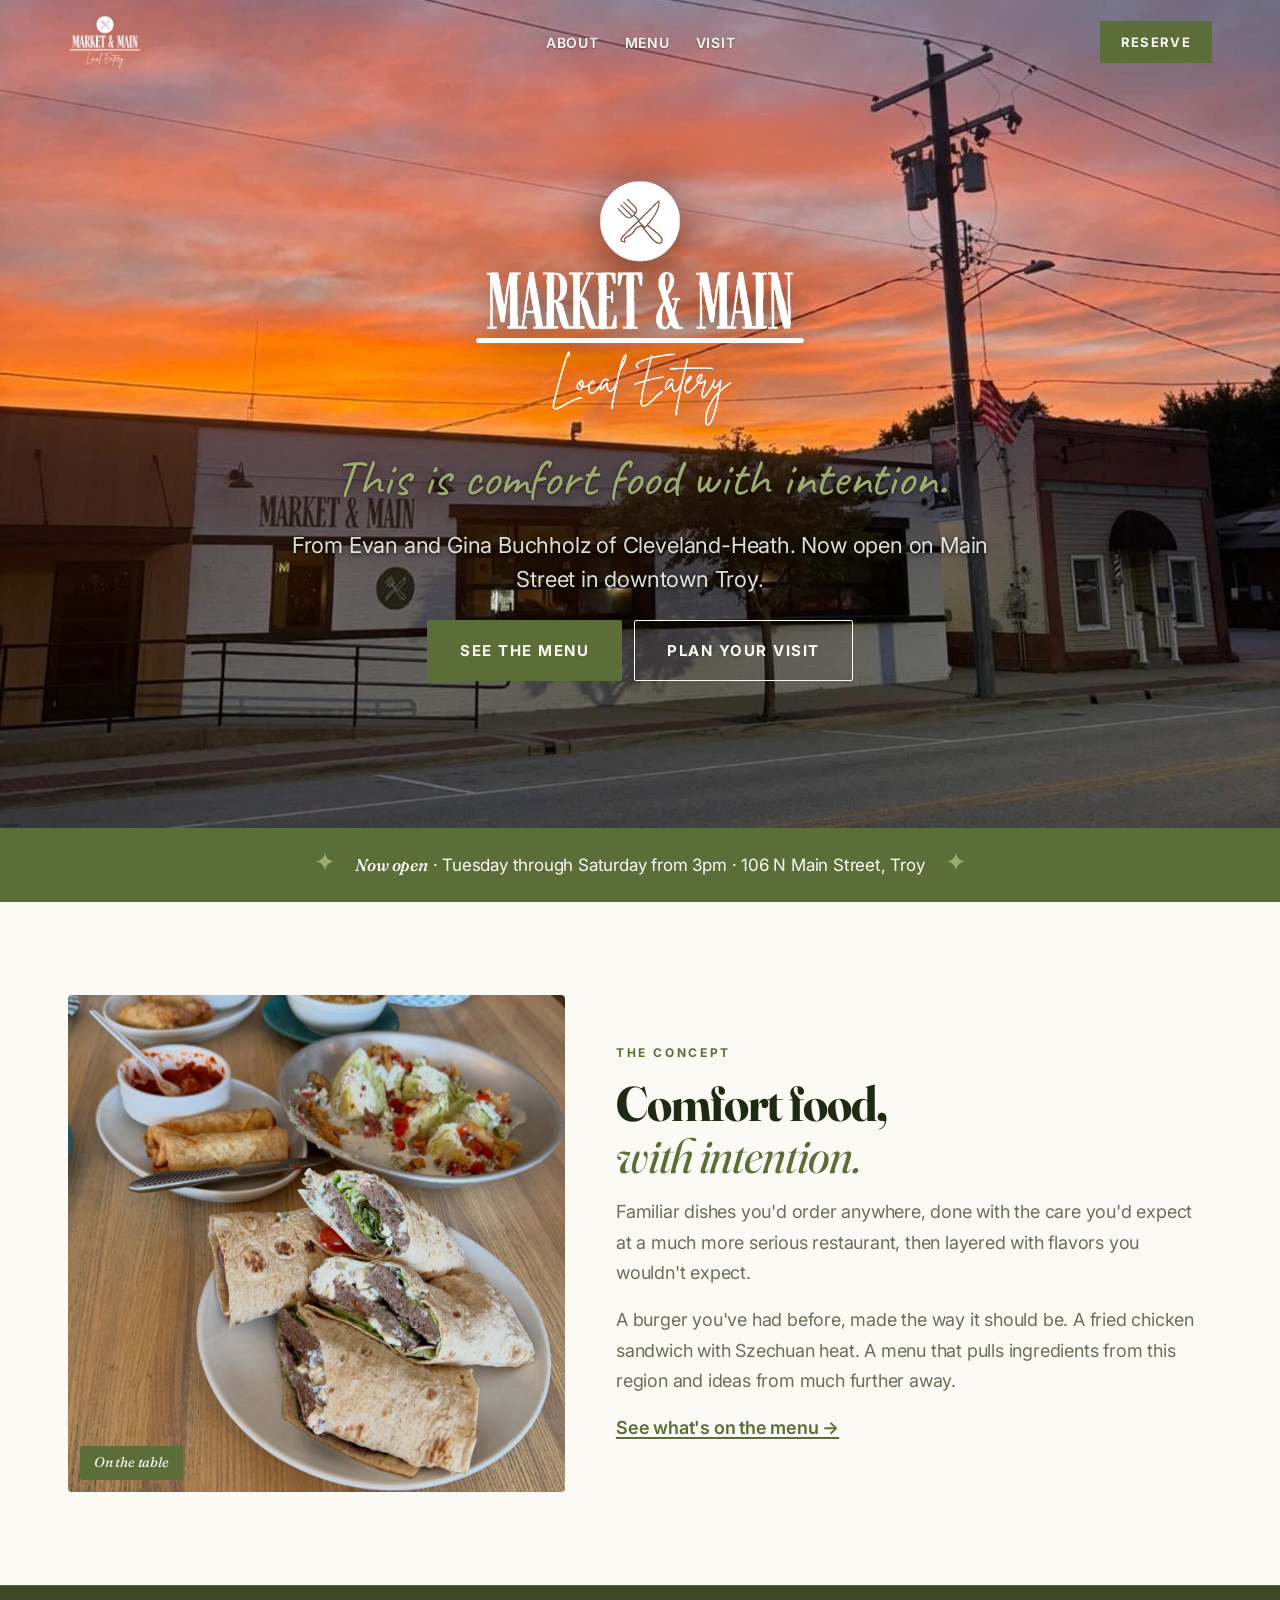
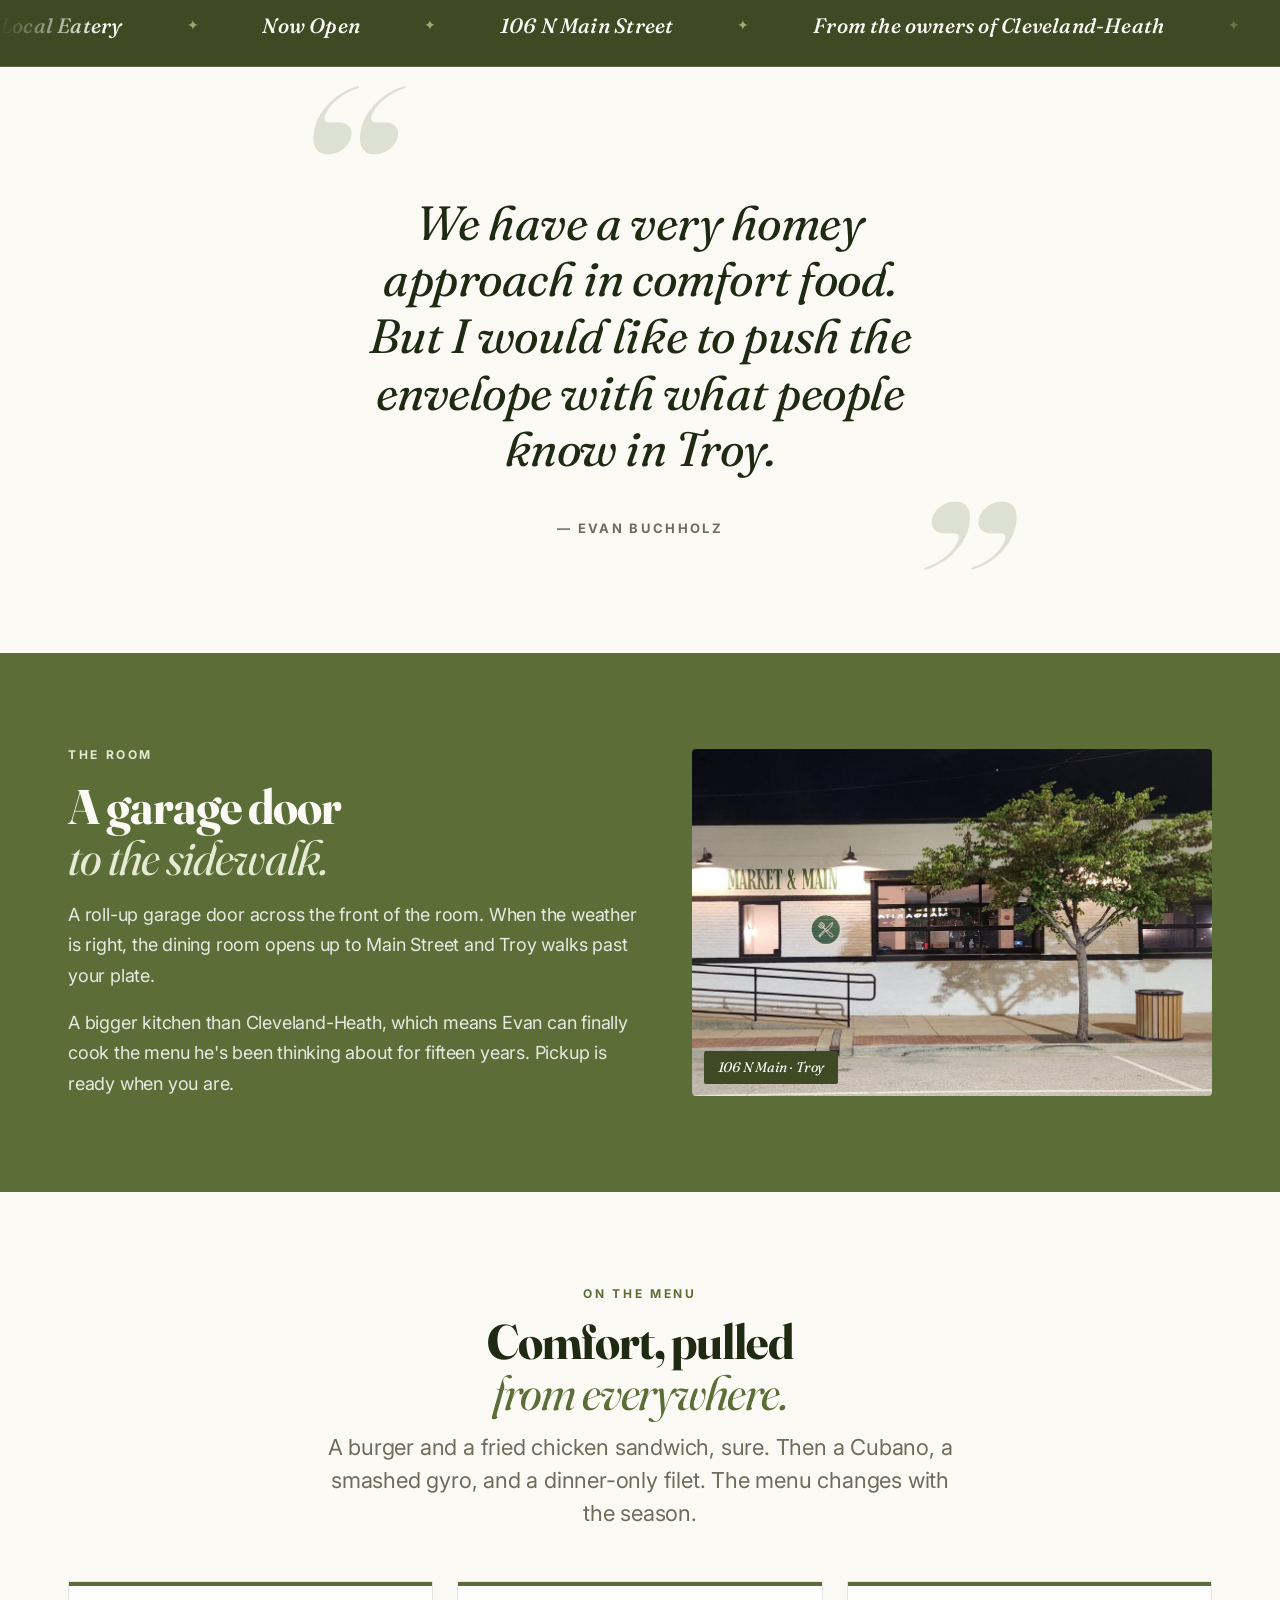
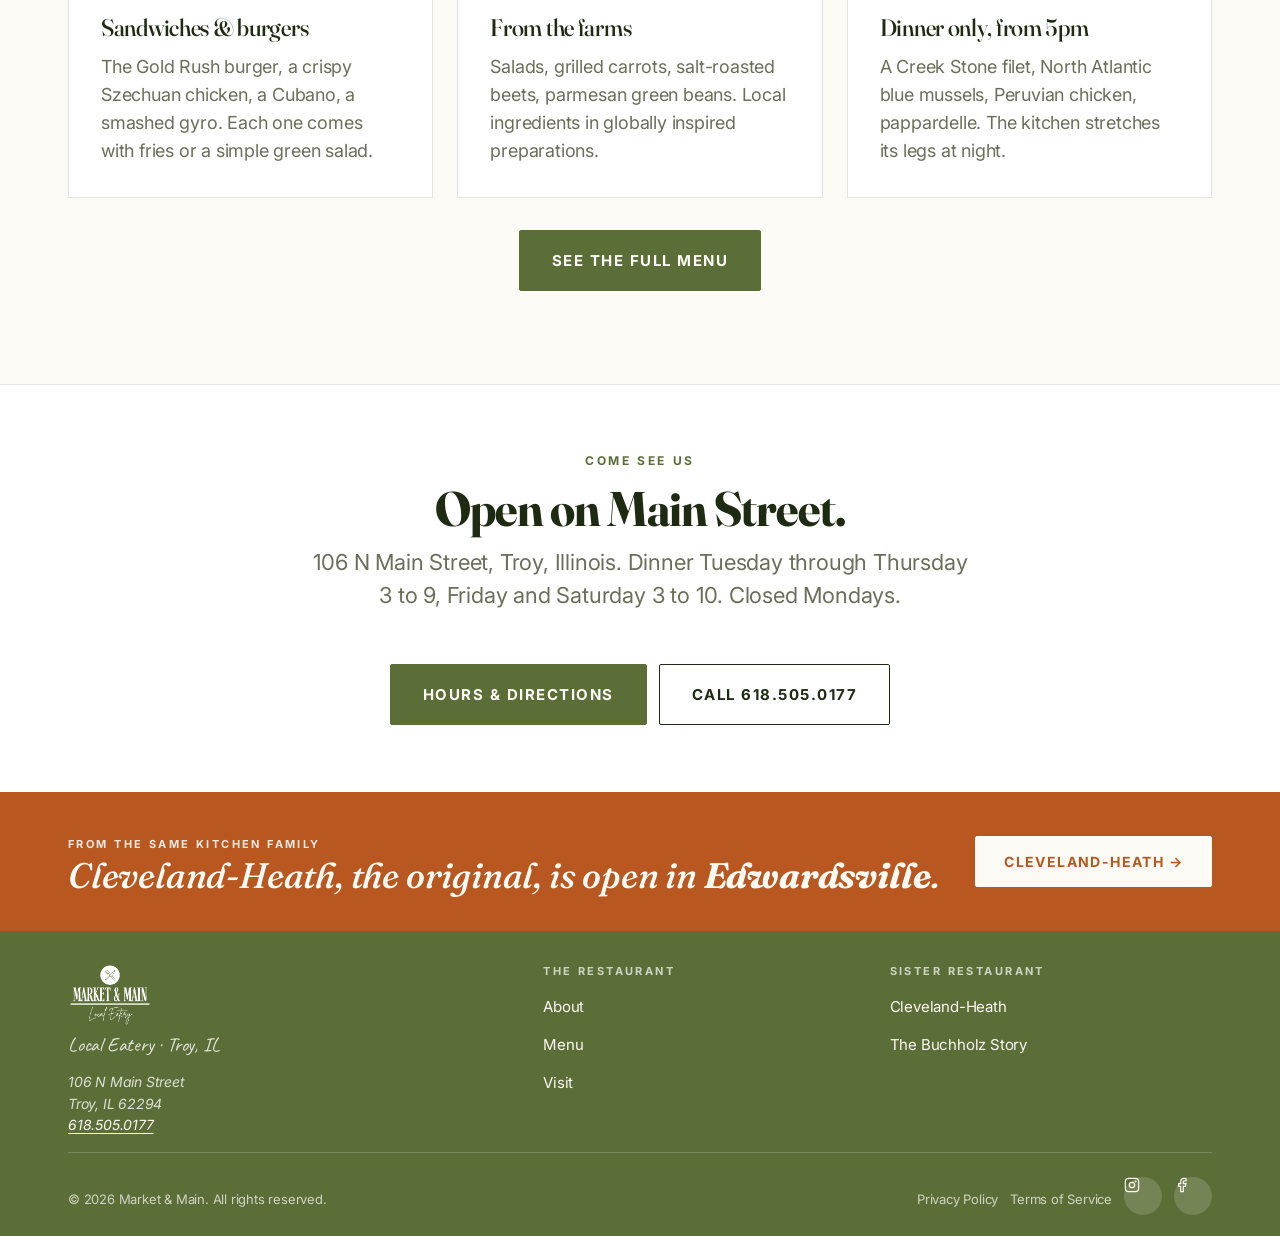
==== commit 4fb673d3: "Add Privacy Policy + Terms of Service pages (footer-linked on every page, in sitemap) per BUILD-STAN" ====
--- a/index.html
+++ b/index.html
@@ -246,6 +246,7 @@
     </div>
     <div class="footer__bottom">
       <span>© 2026 Market &amp; Main. All rights reserved.</span>
+      <ul class="footer__legal"><li><a href="/privacy">Privacy Policy</a></li><li><a href="/terms">Terms of Service</a></li></ul>
       <ul class="footer__social">
         <li><a href="https://www.instagram.com/marketandmaintroy" target="_blank" rel="noopener" aria-label="Instagram"><svg viewBox="0 0 24 24" fill="none" stroke="currentColor" stroke-width="1.75" aria-hidden="true"><rect x="2" y="2" width="20" height="20" rx="5"/><circle cx="12" cy="12" r="4"/><circle cx="17.5" cy="6.5" r="0.5" fill="currentColor"/></svg></a></li>
         <li><a href="https://www.facebook.com/profile.php?id=61588604853733" target="_blank" rel="noopener" aria-label="Facebook"><svg viewBox="0 0 24 24" fill="none" stroke="currentColor" stroke-width="1.75" aria-hidden="true"><path d="M18 2h-3a5 5 0 0 0-5 5v3H7v4h3v8h4v-8h3l1-4h-4V7a1 1 0 0 1 1-1h3z"/></svg></a></li>
--- a/styles.css
+++ b/styles.css
@@ -525,12 +525,30 @@
 .footer__col a:hover { color: var(--olive-pale); }
 
 .footer__bottom { display: grid; gap: var(--space-3); padding-top: var(--space-5); font-size: 0.8125rem; color: rgba(255, 255, 255, 0.7); }
-@media (min-width: 720px) { .footer__bottom { grid-template-columns: 1fr auto; align-items: center; } }
+@media (min-width: 720px) { .footer__bottom { grid-template-columns: 1fr auto auto; align-items: center; } }
+
+.footer__legal { display: flex; flex-wrap: wrap; gap: var(--space-3); list-style: none; padding: 0; margin: 0; }
+.footer__legal a { color: rgba(255, 255, 255, 0.7); }
+.footer__legal a:hover { color: var(--olive-light); }
 
 .footer__social { display: flex; gap: var(--space-3); list-style: none; padding: 0; margin: 0; }
 .footer__social a { width: 38px; height: 38px; border-radius: 999px; display: grid; place-items: center; background: rgba(255, 255, 255, 0.15); color: var(--paper); }
 .footer__social svg { width: 16px; height: 16px; }
 .footer__social a:hover { background: var(--paper); color: var(--olive); }
+
+/* ---------- Legal pages (privacy / terms) ---------- */
+.legal-page { padding: calc(var(--nav-h, 76px) + var(--space-7)) 0 var(--space-8); }
+.legal-wrap { max-width: 760px; margin: 0 auto; padding: 0 var(--space-4); color: var(--text); line-height: 1.7; }
+.legal-wrap h1 { font-family: var(--font-display, "Fraunces", serif); font-size: clamp(2rem, 5vw, 2.75rem); line-height: 1.1; margin: 0 0 var(--space-2); }
+.legal-wrap h2 { font-family: var(--font-display, "Fraunces", serif); font-size: 1.375rem; line-height: 1.2; margin: var(--space-6) 0 var(--space-2); }
+.legal-wrap h3 { font-size: 1.0625rem; font-weight: 600; margin: var(--space-4) 0 var(--space-1); }
+.legal-wrap p, .legal-wrap li { color: var(--text); }
+.legal-wrap p { margin: 0 0 var(--space-3); }
+.legal-wrap ul { margin: 0 0 var(--space-3); padding-left: 1.25rem; }
+.legal-wrap li { margin-bottom: var(--space-1); }
+.legal-wrap a { color: var(--olive); text-decoration: underline; text-underline-offset: 2px; }
+.legal-wrap a:hover { color: var(--olive-light); }
+.legal-wrap .legal-meta { color: var(--text-muted); font-size: 0.875rem; margin-bottom: var(--space-5); }
 
 /* ---------- Utility ---------- */
 .text-olive { color: var(--olive); }
